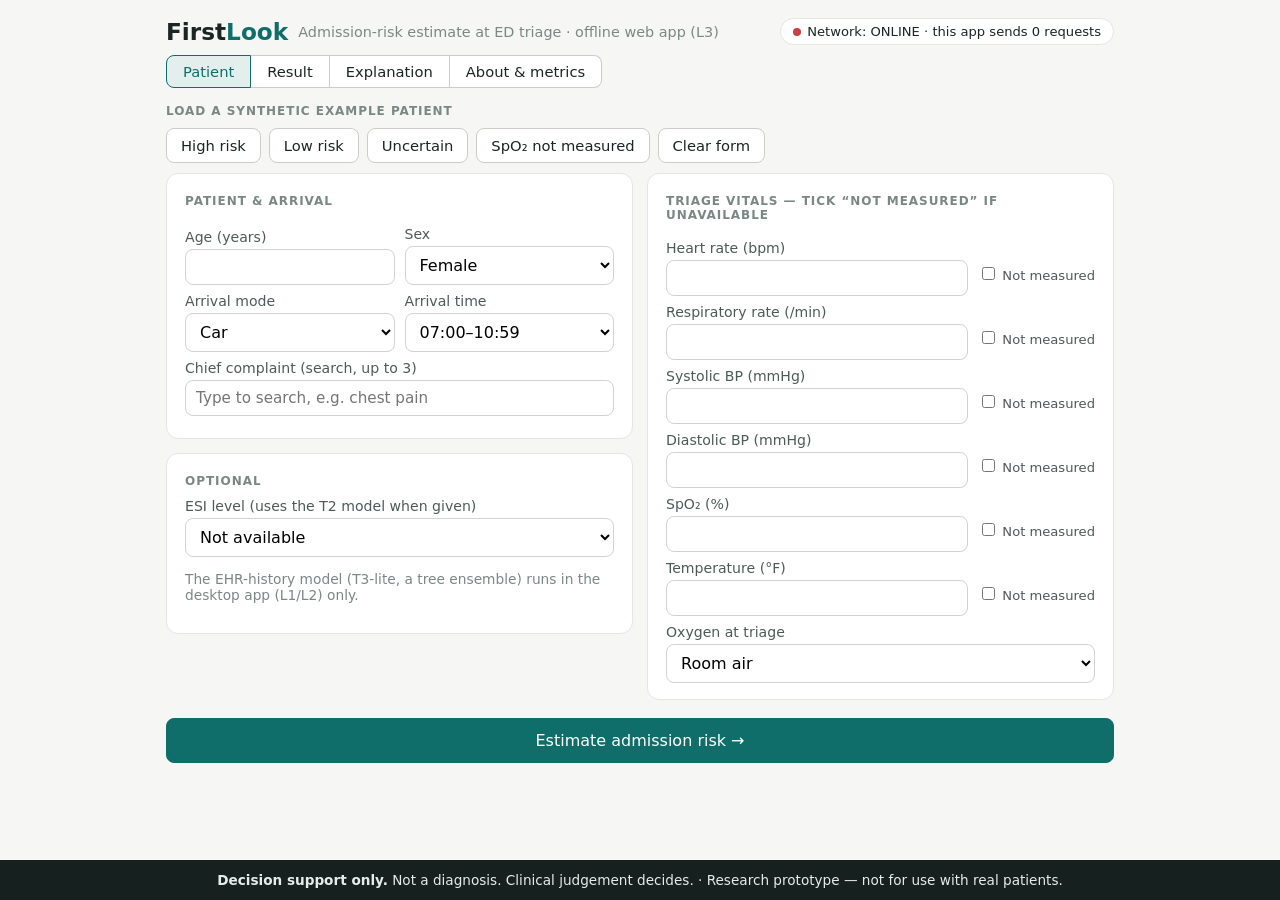
==== app/pwa/index.html @ ab63e242 "Phase 5: test set opened once (2026-11-24); Tables A–G, success criteria, final figures; L3 offline " ====
<!DOCTYPE html>
<html lang="en">
<head>
<meta charset="utf-8">
<meta name="viewport" content="width=device-width, initial-scale=1">
<meta name="theme-color" content="#0f6e6a">
<meta http-equiv="Content-Security-Policy" content="default-src 'self'; script-src 'self' 'unsafe-inline'; style-src 'self' 'unsafe-inline'; img-src 'self' data:; connect-src 'self'">
<title>FirstLook (offline)</title>
<link rel="manifest" href="manifest.webmanifest">
<link rel="icon" href="icon.svg" type="image/svg+xml">
<style>
  :root { --bg:#f6f7f5; --card:#fff; --ink:#1b2523; --ink2:#4d5a58; --muted:#7b8785; --line:#e3e6e2;
          --accent:#0f6e6a; --low:#2e8b57; --med:#b07d24; --high:#c94040; --unc:#6b4fbb; }
  * { box-sizing: border-box; }
  body { margin:0; font-family: system-ui, -apple-system, "Segoe UI", sans-serif; background:var(--bg); color:var(--ink);
         padding-bottom: 56px; }
  header { max-width: 980px; margin: 0 auto; padding: 18px 16px 6px; display:flex; flex-wrap:wrap; align-items:center; gap:10px; }
  .brand { font-size: 1.45rem; font-weight: 700; } .brand span { color: var(--accent); }
  .sub { color: var(--muted); font-size: .9rem; }
  .pill { margin-left:auto; border:1px solid var(--line); background:#fff; border-radius:999px; padding:5px 12px; font-size:.82rem; }
  .dot { display:inline-block; width:8px; height:8px; border-radius:50%; margin-right:6px; }
  nav { max-width:980px; margin: 0 auto; padding: 4px 16px 12px; display:flex; gap:0; }
  nav button { border:1px solid #c9cec8; background:#fff; padding:7px 16px; font-size:.92rem; cursor:pointer; color: var(--ink); }
  nav button:first-child { border-radius:8px 0 0 8px; } nav button:last-child { border-radius:0 8px 8px 0; }
  nav button + button { border-left: none; }
  nav button.on { background:#e3efed; color:var(--accent); border-color: var(--accent); }
  main { max-width:980px; margin:0 auto; padding: 0 16px; }
  .card { background:var(--card); border:1px solid var(--line); border-radius:12px; padding:16px 18px; margin-bottom:14px; }
  .sec { font-size:.75rem; letter-spacing:.08em; text-transform:uppercase; color:var(--muted); font-weight:600; margin: 4px 0 10px; }
  .grid { display:grid; grid-template-columns: 1fr 1fr; gap: 14px; }
  @media (max-width: 760px) { .grid { grid-template-columns: 1fr; } }
  label { display:block; font-size:.88rem; color: var(--ink2); margin: 8px 0 4px; }
  input[type=number], select, input[type=search] { width:100%; padding:8px 10px; border:1px solid #cfd4ce; border-radius:8px; font-size:.95rem; background:#fff; }
  input:disabled { background:#f1f2f0; color:#9aa29f; }
  .row { display:flex; gap:10px; align-items:flex-end; } .row > * { flex:1; }
  .nm { flex:0 0 auto; font-size:.82rem; color: var(--ink2); white-space:nowrap; padding-bottom:9px; }
  .ex { display:flex; flex-wrap:wrap; gap:8px; margin-bottom: 10px; }
  .btn { border:1px solid #c9cec8; background:#fff; border-radius:8px; padding:8px 14px; cursor:pointer; font-size:.92rem; color: var(--ink); }
  .btn.primary { background: var(--accent); color:#fff; border-color: var(--accent); width:100%; padding: 12px; font-size: 1rem; }
  .chips { display:flex; flex-wrap:wrap; gap:6px; margin-top:6px; }
  .chip { background: var(--accent); color:#fff; border-radius:6px; padding:3px 8px; font-size:.85rem; cursor:pointer; }
  .opts { max-height: 160px; overflow:auto; border:1px solid var(--line); border-radius:8px; margin-top:4px; display:none; background:#fff; }
  .opts div { padding:6px 10px; cursor:pointer; font-size:.9rem; } .opts div:hover { background:#eef5f4; }
  .msg { border-radius: 8px; padding: 10px 12px; margin: 8px 0; font-size: .92rem; }
  .msg.err { background:#fbeaea; color:#8b2525; } .msg.warn { background:#fbf3e2; color:#7a5510; }
  .big { font-size: 4.2rem; font-weight: 800; line-height: 1; margin: 8px 0 12px; }
  .band { display:inline-block; border-radius:999px; padding: 5px 14px; font-weight:700; }
  .scale { position:relative; height: 8px; border-radius: 4px; margin: 18px 0 6px; display:flex; gap:2px; }
  .scale div { height:100%; border-radius:3px; }
  .marker { position:absolute; top:-5px; width:3px; height:18px; background: var(--ink); border-radius:2px; }
  .scalelab { display:flex; justify-content:space-between; font-size:.78rem; color:var(--muted); }
  .conf { display:flex; gap:12px; align-items:flex-start; }
  .conf.unc { border: 2px dashed var(--unc); background:#f6f3fd; }
  .conf h3 { margin: 0 0 4px; font-size: 1.1rem; }
  .meta { display:grid; grid-template-columns: repeat(4, 1fr); gap: 10px; }
  .meta .card { margin:0; padding: 10px 12px; } .meta b { display:block; font-size:1.05rem; margin-top:3px; }
  .meta small { color:var(--muted); font-size:.72rem; text-transform:uppercase; letter-spacing:.06em; }
  .bar { display:grid; grid-template-columns: 220px 1fr; gap: 10px; align-items:center; margin: 6px 0; font-size:.9rem; }
  .barw { position:relative; height: 16px; } .barw .axis { position:absolute; left:50%; top:-3px; bottom:-3px; width:1px; background:#c3c2b7; }
  .barw .b { position:absolute; top:2px; height:12px; border-radius: 3px; }
  table { width:100%; border-collapse:collapse; font-size:.9rem; } th, td { text-align:left; padding: 7px 8px; border-bottom:1px solid var(--line); }
  th { font-size:.72rem; color:var(--muted); text-transform:uppercase; letter-spacing:.06em; }
  .hide { display:none; }
  button, select, input { font: inherit; }
  #go { margin: 4px 0 24px; }
  footer { position:fixed; z-index:10; left:0; right:0; bottom:0; background:#16201f; color:#e7ecea; text-align:center; padding: 12px; font-size:.85rem; }
  .muted { color: var(--muted); font-size: .86rem; }
</style>
</head>
<body>
<header>
  <div class="brand">First<span>Look</span></div>
  <div class="sub">Admission-risk estimate at ED triage · offline web app (L3)</div>
  <div class="pill" id="netpill"><span class="dot" id="netdot"></span><span id="nettext">…</span></div>
</header>
<nav id="nav">
  <button data-p="patient" class="on">Patient</button><button data-p="result">Result</button><button data-p="explain">Explanation</button><button data-p="about">About &amp; metrics</button>
</nav>
<main>
<section id="patient">
  <div class="sec">Load a synthetic example patient</div>
  <div class="ex" id="examples"></div>
  <div class="muted" id="exnote"></div>
  <div id="msgs"></div>
  <div class="grid">
    <div>
      <div class="card">
        <div class="sec">Patient &amp; arrival</div>
        <div class="row"><div><label for="age">Age (years)</label><input id="age" type="number" min="18" max="110"></div>
          <div><label for="gender">Sex</label><select id="gender"><option>Female</option><option>Male</option></select></div></div>
        <div class="row"><div><label for="arrival">Arrival mode</label><select id="arrival"></select></div>
          <div><label for="hour">Arrival time</label><select id="hour"></select></div></div>
        <label for="ccsearch">Chief complaint (search, up to 3)</label>
        <input id="ccsearch" type="search" placeholder="Type to search, e.g. chest pain" autocomplete="off">
        <div class="opts" id="ccopts"></div>
        <div class="chips" id="ccchips"></div>
      </div>
      <div class="card">
        <div class="sec">Optional</div>
        <label for="esi">ESI level (uses the T2 model when given)</label>
        <select id="esi"><option value="">Not available</option><option value="1">1 · resus</option><option value="2">2 · emergent</option>
          <option value="3">3 · urgent</option><option value="4">4 · less urgent</option><option value="5">5 · non-urgent</option></select>
        <p class="muted">The EHR-history model (T3-lite, a tree ensemble) runs in the desktop app (L1/L2) only.</p>
      </div>
    </div>
    <div class="card">
      <div class="sec">Triage vitals — tick “not measured” if unavailable</div>
      <div id="vitals"></div>
      <label for="o2dev">Oxygen at triage</label>
      <select id="o2dev"><option value="0">Room air</option><option value="1">On supplemental oxygen</option><option value="">Not recorded</option></select>
    </div>
  </div>
  <button class="btn primary" id="go">Estimate admission risk →</button>
</section>

<section id="result" class="hide">
  <div id="noresult" class="card muted">Fill in the patient form and press “Estimate admission risk”.</div>
  <div id="resbody" class="hide">
    <div class="grid">
      <div class="card">
        <div style="font-weight:600;color:var(--ink2)">Estimated admission risk</div>
        <div class="big" id="pct"></div>
        <span class="band" id="band"></span>
        <div class="scale" id="scale"></div>
        <div class="scalelab" id="scalelab"></div>
      </div>
      <div>
        <div class="card conf" id="conf"><div style="font-size:1.6rem" id="conficon"></div><div><h3 id="conftitle"></h3><div id="conftext" class="muted"></div></div></div>
        <div class="meta"><div class="card"><small>Model</small><b id="mname"></b></div><div class="card"><small>Version</small><b id="mver"></b></div>
          <div class="card"><small>Inference</small><b id="mms"></b></div><div class="card"><small>Inputs</small><b id="mn"></b></div></div>
      </div>
    </div>
    <div class="row" style="max-width:560px"><button class="btn primary" id="why">Why this estimate? →</button><button class="btn" id="newp">New patient</button></div>
  </div>
</section>

<section id="explain" class="hide">
  <div class="card">
    <div class="sec">What pushed this estimate up or down (exact contributions of the logistic-regression model)</div>
    <div id="bars" class="muted">No estimate yet.</div>
    <p class="muted">Red pushes towards admission, blue towards discharge. Contributions are on the log-odds scale; factors below 0.05 are hidden. This explains the model, not the patient.</p>
  </div>
</section>

<section id="about" class="hide">
  <div class="card">
    <div class="sec">Shipped models — S1 test set (frozen, opened once)</div>
    <table id="mt"></table>
    <p class="muted" id="aboutnote"></p>
  </div>
  <div class="card">
    <div class="sec">Offline</div>
    <p>All computation runs in this browser tab from files cached by the service worker. The page makes no network requests after install
      (content-security-policy: <code>connect-src 'self'</code>). Service worker: <b id="swstate">…</b>.</p>
  </div>
</section>
</main>
<footer><b>Decision support only.</b> Not a diagnosis. Clinical judgement decides. · Research prototype — not for use with real patients.</footer>

<script src="model.js"></script>
<script>
"use strict";
const VITAL = [["triage_vital_hr","Heart rate (bpm)"],["triage_vital_rr","Respiratory rate (/min)"],["triage_vital_sbp","Systolic BP (mmHg)"],
  ["triage_vital_dbp","Diastolic BP (mmHg)"],["triage_vital_o2","SpO₂ (%)"],["triage_vital_temp","Temperature (°F)"]];
const ARR = {Car:"Car", ambulance:"Ambulance / EMS", "Walk-in":"Walk-in", Other:"Other", "Public Transportation":"Public transport", Wheelchair:"Wheelchair", Police:"Police"};
let META = null, selected = [], last = null;
const $ = (id) => document.getElementById(id);

function show(p) {
  for (const s of ["patient","result","explain","about"]) $(s).classList.toggle("hide", s !== p);
  for (const b of $("nav").children) b.classList.toggle("on", b.dataset.p === p);
  window.scrollTo(0, 0);
}
$("nav").onclick = (e) => { if (e.target.dataset.p) show(e.target.dataset.p); };

function net() {
  const on = navigator.onLine;
  $("netdot").style.background = on ? "#c94040" : "#2e8b57";
  $("nettext").textContent = (on ? "Network: ONLINE" : "Network: OFFLINE") + " · this app sends 0 requests";
}
addEventListener("online", net); addEventListener("offline", net);

function hourBin(h) { const b = META.hour_bins; return h >= 23 || h < 3 ? b[0] : b[1 + Math.floor((h - 3) / 4)]; }

function build() {
  for (const a of META.arrival_levels) $("arrival").add(new Option(ARR[a] || a, a));
  for (const h of META.hour_bins) $("hour").add(new Option(h.replace("-", ":00–") + ":59", h));
  $("hour").value = hourBin(new Date().getHours());
  $("vitals").innerHTML = VITAL.map(([k, l]) => `<div class="row"><div><label for="${k}">${l}</label><input id="${k}" type="number" step="any"></div>
    <label class="nm"><input type="checkbox" id="${k}_nm"> Not measured</label></div>`).join("");
  for (const [k] of VITAL) $(k + "_nm").onchange = (e) => { $(k).disabled = e.target.checked; if (e.target.checked) $(k).value = ""; };
  const ex = $("examples");
  for (const [key, e] of Object.entries(META.examples)) { const b = document.createElement("button"); b.className = "btn"; b.textContent = e.label; b.onclick = () => load(key); ex.appendChild(b); }
  const c = document.createElement("button"); c.className = "btn"; c.textContent = "Clear form"; c.onclick = clearForm; ex.appendChild(c);
  const s = $("ccsearch"), o = $("ccopts");
  s.oninput = () => {
    const q = s.value.trim().toLowerCase();
    const hits = META.complaint_order.filter((c) => !selected.includes(c) && META.complaint_labels[c].toLowerCase().includes(q)).slice(0, 30);
    o.innerHTML = hits.map((c) => `<div data-c="${c}">${META.complaint_labels[c]}</div>`).join("");
    o.style.display = q && hits.length ? "block" : "none";
  };
  o.onclick = (e) => { const c = e.target.dataset.c; if (c && selected.length < 3) { selected.push(c); chips(); } s.value = ""; o.style.display = "none"; };
  $("go").onclick = run; $("why").onclick = () => show("explain"); $("newp").onclick = () => { clearForm(); show("patient"); };
  about();
}
function chips() { $("ccchips").innerHTML = selected.map((c) => `<span class="chip" data-c="${c}">${META.complaint_labels[c]} ×</span>`).join("");
  for (const el of $("ccchips").children) el.onclick = () => { selected = selected.filter((x) => x !== el.dataset.c); chips(); }; }

function clearForm() {
  $("age").value = ""; $("esi").value = ""; $("o2dev").value = "0"; selected = []; chips(); $("exnote").textContent = ""; $("msgs").innerHTML = "";
  for (const [k] of VITAL) { $(k).value = ""; $(k).disabled = false; $(k + "_nm").checked = false; }
}
function load(key) {
  clearForm(); const f = META.examples[key].form;
  $("age").value = f.age; $("gender").value = f.gender; $("arrival").value = f.arrivalmode; $("hour").value = f.arrivalhour_bin;
  for (const [k] of VITAL) { if (f[k] === null) { $(k + "_nm").checked = true; $(k).disabled = true; } else $(k).value = f[k]; }
  $("o2dev").value = f.triage_vital_o2_device === null ? "" : String(f.triage_vital_o2_device);
  selected = [...f.complaints]; chips();
  $("exnote").innerHTML = `Loaded synthetic example: <b>${META.examples[key].label}</b> — invented for the demo, not a real patient.`;
}

function readForm() {
  const num = (id) => { const v = $(id).value; return v === "" ? null : Number(v); };
  const f = { age: num("age"), gender: $("gender").value, arrivalmode: $("arrival").value, arrivalhour_bin: $("hour").value,
    triage_vital_o2_device: $("o2dev").value === "" ? null : Number($("o2dev").value), complaints: [...selected],
    esi: $("esi").value === "" ? null : Number($("esi").value) };
  for (const [k] of VITAL) f[k] = $(k + "_nm").checked ? null : num(k);
  return f;
}
function validate(f) {
  const err = [], warn = [];
  if (f.age === null) err.push("Please enter the patient's age.");
  for (const [k] of VITAL) if (f[k] === null && !$(k + "_nm").checked) err.push(`${VITAL.find((v) => v[0] === k)[1].split(" (")[0]}: enter a value or tick “not measured”.`);
  for (const [k, [lo, hi, name, unit]] of Object.entries(META.ranges)) {
    const v = f[k]; if (v === null || v === undefined) continue;
    if (v < lo || v > hi) err.push(`${name} ${v} ${unit} is outside the accepted range (${lo}–${hi} ${unit}). Please check it.`);
    else if (META.soft[k] && (v < META.soft[k][0] || v > META.soft[k][1])) warn.push(`${name} ${v} ${unit} is unusual — please double-check it.`);
  }
  if (f.triage_vital_sbp !== null && f.triage_vital_dbp !== null && f.triage_vital_dbp >= f.triage_vital_sbp) err.push("Diastolic BP must be lower than systolic BP.");
  if (!f.complaints.length) warn.push("No chief complaint selected — the estimate will be less informative.");
  return [err, warn];
}

function run() {
  const f = readForm(); const [err, warn] = validate(f);
  $("msgs").innerHTML = err.map((e) => `<div class="msg err">${e}</div>`).join("") + warn.map((w) => `<div class="msg warn">${w}</div>`).join("");
  if (err.length) { $("msgs").scrollIntoView({ behavior: "smooth" }); return; }
  const slot = f.esi ? "t2" : "t1", m = META.models[slot];
  const r = FirstLookModel.predict(f, m, META); last = { r, m };
  const col = { Low: "var(--low)", Medium: "var(--med)", High: "var(--high)" }[r.band];
  $("noresult").classList.add("hide"); $("resbody").classList.remove("hide");
  $("pct").textContent = Math.round(r.probability * 100) + "%"; $("pct").style.color = col;
  $("band").textContent = (r.band === "High" ? "▲ " : r.band === "Low" ? "▼ " : "● ") + r.band + " risk";
  $("band").style.cssText = `background:${col}1f;color:${col}`;
  const tl = m.thresholds.t_low, th = m.thresholds.t_high;
  $("scale").innerHTML = `<div style="width:${tl*100}%;background:var(--low)"></div><div style="width:${(th-tl)*100}%;background:var(--med)"></div><div style="flex:1;background:var(--high)"></div><span class="marker" style="left:calc(${r.probability*100}% - 1px)"></span>`;
  $("scalelab").innerHTML = `<span>0%</span><span>Low &lt; ${Math.round(tl*100)}%</span><span>High ≥ ${Math.round(th*100)}%</span><span>100%</span>`;
  const C = { likely_admission: ["🛏", "Likely admission", "The conformal check gives a single answer at the 90% level: admission."],
    likely_discharge: ["🏠", "Likely discharge", "The conformal check gives a single answer at the 90% level: discharge."],
    uncertain: ["?", "Uncertain — clinician review", "At the 90% level the model cannot rule out either outcome for this patient. Use clinical judgement; do not rely on the percentage alone."] }[r.conformal];
  $("conf").classList.toggle("unc", r.conformal === "uncertain");
  $("conficon").textContent = C[0]; $("conftitle").textContent = C[1]; $("conftext").textContent = C[2];
  $("conftitle").style.color = r.conformal === "uncertain" ? "var(--unc)" : "var(--ink)";
  $("mname").textContent = m.name; $("mver").textContent = META.version; $("mms").textContent = r.ms.toFixed(2) + " ms"; $("mn").textContent = m.features.length;
  const mx = Math.max(...r.contributions.map((d) => Math.abs(d.value)), 0.5);
  $("bars").innerHTML = r.contributions.slice(0, 10).map((d) => {
    const w = Math.abs(d.value) / mx * 50, left = d.value > 0 ? 50 : 50 - w;
    return `<div class="bar"><div>${d.label}</div><div class="barw"><div class="axis"></div><div class="b" style="left:${left}%;width:${w}%;background:${d.value > 0 ? "#d64545" : "#2a78d6"}"></div></div></div>`;
  }).join("") || "No factor above 0.05.";
  show("result");
}

function about() {
  const rows = Object.entries(META.models).map(([s, m]) => { const t = m.metrics || {}, c = t["conformal_alpha_0.10"] || {};
    const f = (k) => t[k] !== undefined ? `${t[k].toFixed(3)} <span class="muted">(${t[k + "_ci"][0].toFixed(3)}–${t[k + "_ci"][1].toFixed(3)})</span>` : "—";
    return `<tr><td><b>${m.name}</b></td><td>${m.features.length}</td><td>${f("auc")}</td><td>${f("ece")}</td><td>${c.coverage !== undefined ? c.coverage.toFixed(3) : "—"}</td><td>${c.abstention !== undefined ? Math.round(c.abstention*100) + "%" : "—"}</td></tr>`; }).join("");
  $("mt").innerHTML = `<tr><th>Model</th><th>Inputs</th><th>ROC-AUC (95% CI)</th><th>ECE</th><th>Conformal coverage α=0.10</th><th>Uncertain</th></tr>${rows}`;
  $("aboutnote").textContent = "Numbers are copied by scripts/build_pwa.py from each bundle's metrics.json (computed by src/final_eval.py). This web version computes the same function as the ONNX model; tests/test_pwa.py checks agreement to 1e-4.";
}

fetch("models.json").then((r) => r.json()).then((m) => { META = m; build(); net(); });
if ("serviceWorker" in navigator) {
  navigator.serviceWorker.register("sw.js").then(() => navigator.serviceWorker.ready).then(() => { $("swstate").textContent = "installed — works without a network"; })
    .catch((e) => { $("swstate").textContent = "not available (" + e.message + ")"; });
} else $("swstate").textContent = "not supported in this browser";
</script>
</body>
</html>
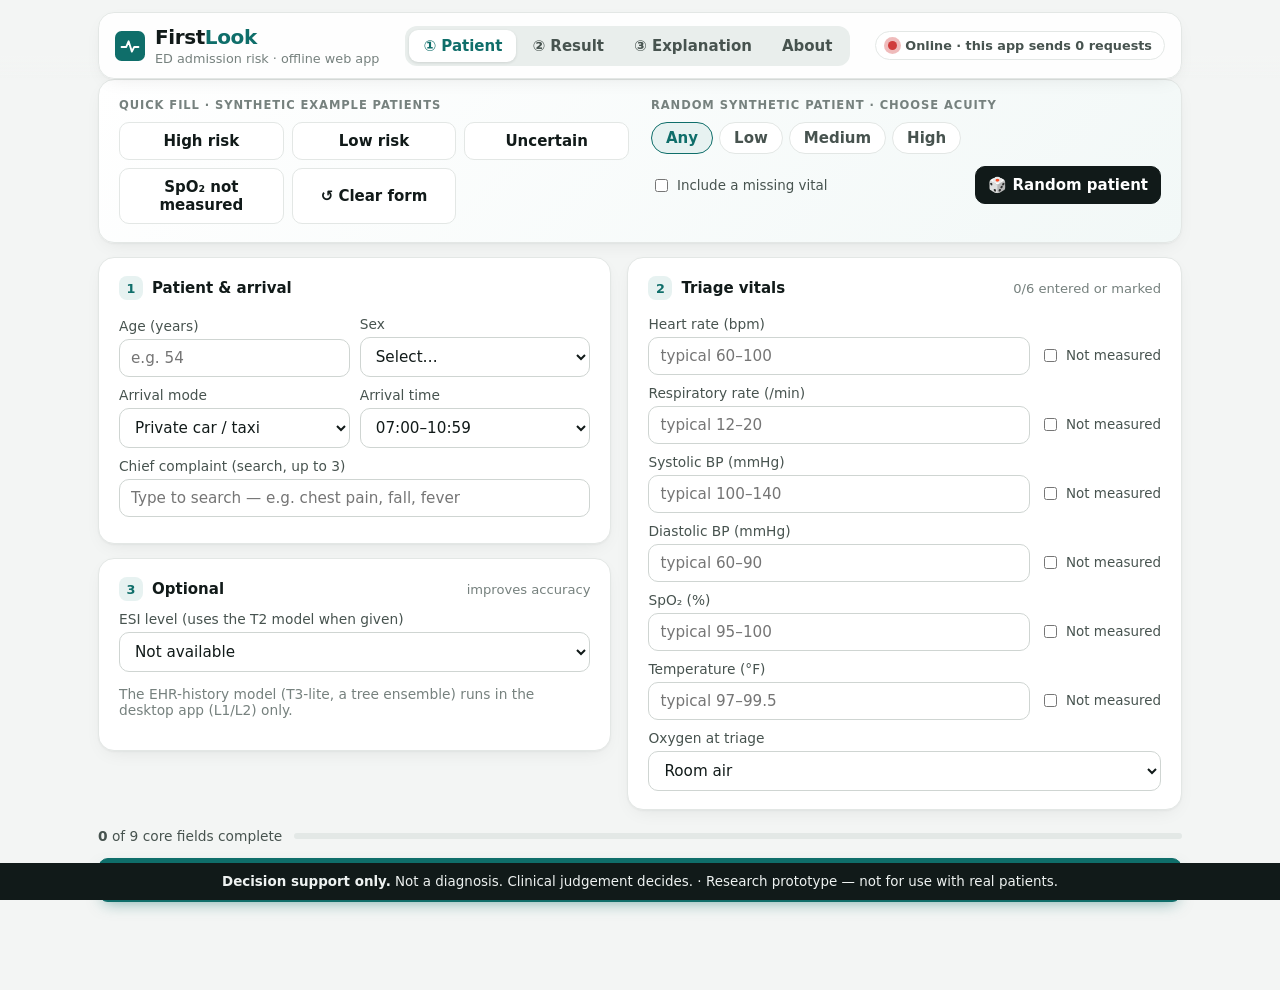
==== commit 13fa52ca: "Modern frontend redesign (Streamlit + PWA) and random synthetic patient autofill with acuity - app b" ====
--- a/app/pwa/index.html
+++ b/app/pwa/index.html
@@ -9,149 +9,241 @@
 <link rel="manifest" href="manifest.webmanifest">
 <link rel="icon" href="icon.svg" type="image/svg+xml">
 <style>
-  :root { --bg:#f6f7f5; --card:#fff; --ink:#1b2523; --ink2:#4d5a58; --muted:#7b8785; --line:#e3e6e2;
-          --accent:#0f6e6a; --low:#2e8b57; --med:#b07d24; --high:#c94040; --unc:#6b4fbb; }
+  :root {
+    --bg:#f3f5f4; --card:#fff; --ink:#111a19; --ink2:#47534f; --muted:#76817e; --line:#e3e7e5;
+    --accent:#0f6e6a; --accent-soft:#e7f2f1;
+    /* dataviz status palette (always with icon + label) and diverging pair */
+    --low:#0ca30c; --low-bg:#e9f6e9; --med:#fab219; --med-bg:#fff5dc; --high:#d03b3b; --high-bg:#fcebeb;
+    --unc:#6250d6; --unc-bg:#f1effc; --raise:#e34948; --lower:#2a78d6;
+    --shadow: 0 1px 2px rgba(17,26,25,.04), 0 6px 20px -8px rgba(17,26,25,.10);
+    --r: 16px;
+  }
   * { box-sizing: border-box; }
-  body { margin:0; font-family: system-ui, -apple-system, "Segoe UI", sans-serif; background:var(--bg); color:var(--ink);
-         padding-bottom: 56px; }
-  header { max-width: 980px; margin: 0 auto; padding: 18px 16px 6px; display:flex; flex-wrap:wrap; align-items:center; gap:10px; }
-  .brand { font-size: 1.45rem; font-weight: 700; } .brand span { color: var(--accent); }
-  .sub { color: var(--muted); font-size: .9rem; }
-  .pill { margin-left:auto; border:1px solid var(--line); background:#fff; border-radius:999px; padding:5px 12px; font-size:.82rem; }
-  .dot { display:inline-block; width:8px; height:8px; border-radius:50%; margin-right:6px; }
-  nav { max-width:980px; margin: 0 auto; padding: 4px 16px 12px; display:flex; gap:0; }
-  nav button { border:1px solid #c9cec8; background:#fff; padding:7px 16px; font-size:.92rem; cursor:pointer; color: var(--ink); }
-  nav button:first-child { border-radius:8px 0 0 8px; } nav button:last-child { border-radius:0 8px 8px 0; }
-  nav button + button { border-left: none; }
-  nav button.on { background:#e3efed; color:var(--accent); border-color: var(--accent); }
-  main { max-width:980px; margin:0 auto; padding: 0 16px; }
-  .card { background:var(--card); border:1px solid var(--line); border-radius:12px; padding:16px 18px; margin-bottom:14px; }
-  .sec { font-size:.75rem; letter-spacing:.08em; text-transform:uppercase; color:var(--muted); font-weight:600; margin: 4px 0 10px; }
-  .grid { display:grid; grid-template-columns: 1fr 1fr; gap: 14px; }
-  @media (max-width: 760px) { .grid { grid-template-columns: 1fr; } }
-  label { display:block; font-size:.88rem; color: var(--ink2); margin: 8px 0 4px; }
-  input[type=number], select, input[type=search] { width:100%; padding:8px 10px; border:1px solid #cfd4ce; border-radius:8px; font-size:.95rem; background:#fff; }
-  input:disabled { background:#f1f2f0; color:#9aa29f; }
-  .row { display:flex; gap:10px; align-items:flex-end; } .row > * { flex:1; }
-  .nm { flex:0 0 auto; font-size:.82rem; color: var(--ink2); white-space:nowrap; padding-bottom:9px; }
-  .ex { display:flex; flex-wrap:wrap; gap:8px; margin-bottom: 10px; }
-  .btn { border:1px solid #c9cec8; background:#fff; border-radius:8px; padding:8px 14px; cursor:pointer; font-size:.92rem; color: var(--ink); }
-  .btn.primary { background: var(--accent); color:#fff; border-color: var(--accent); width:100%; padding: 12px; font-size: 1rem; }
-  .chips { display:flex; flex-wrap:wrap; gap:6px; margin-top:6px; }
-  .chip { background: var(--accent); color:#fff; border-radius:6px; padding:3px 8px; font-size:.85rem; cursor:pointer; }
-  .opts { max-height: 160px; overflow:auto; border:1px solid var(--line); border-radius:8px; margin-top:4px; display:none; background:#fff; }
-  .opts div { padding:6px 10px; cursor:pointer; font-size:.9rem; } .opts div:hover { background:#eef5f4; }
-  .msg { border-radius: 8px; padding: 10px 12px; margin: 8px 0; font-size: .92rem; }
-  .msg.err { background:#fbeaea; color:#8b2525; } .msg.warn { background:#fbf3e2; color:#7a5510; }
-  .big { font-size: 4.2rem; font-weight: 800; line-height: 1; margin: 8px 0 12px; }
-  .band { display:inline-block; border-radius:999px; padding: 5px 14px; font-weight:700; }
-  .scale { position:relative; height: 8px; border-radius: 4px; margin: 18px 0 6px; display:flex; gap:2px; }
-  .scale div { height:100%; border-radius:3px; }
-  .marker { position:absolute; top:-5px; width:3px; height:18px; background: var(--ink); border-radius:2px; }
-  .scalelab { display:flex; justify-content:space-between; font-size:.78rem; color:var(--muted); }
-  .conf { display:flex; gap:12px; align-items:flex-start; }
-  .conf.unc { border: 2px dashed var(--unc); background:#f6f3fd; }
-  .conf h3 { margin: 0 0 4px; font-size: 1.1rem; }
-  .meta { display:grid; grid-template-columns: repeat(4, 1fr); gap: 10px; }
-  .meta .card { margin:0; padding: 10px 12px; } .meta b { display:block; font-size:1.05rem; margin-top:3px; }
-  .meta small { color:var(--muted); font-size:.72rem; text-transform:uppercase; letter-spacing:.06em; }
-  .bar { display:grid; grid-template-columns: 220px 1fr; gap: 10px; align-items:center; margin: 6px 0; font-size:.9rem; }
-  .barw { position:relative; height: 16px; } .barw .axis { position:absolute; left:50%; top:-3px; bottom:-3px; width:1px; background:#c3c2b7; }
-  .barw .b { position:absolute; top:2px; height:12px; border-radius: 3px; }
-  table { width:100%; border-collapse:collapse; font-size:.9rem; } th, td { text-align:left; padding: 7px 8px; border-bottom:1px solid var(--line); }
-  th { font-size:.72rem; color:var(--muted); text-transform:uppercase; letter-spacing:.06em; }
-  .hide { display:none; }
-  button, select, input { font: inherit; }
+  html { -webkit-font-smoothing: antialiased; }
+  body { margin:0; font-family: system-ui, -apple-system, "Segoe UI", Roboto, "Helvetica Neue", sans-serif; background:var(--bg);
+         color:var(--ink); padding-bottom: 64px; font-size: 15px; }
+  button, select, input { font: inherit; color: inherit; }
+  .wrap { max-width: 1120px; margin: 0 auto; padding: 0 18px; }
+  .num { font-variant-numeric: tabular-nums; }
+
+  /* app bar */
+  .bar { position: sticky; top: 0; z-index: 20; padding-top: 12px; background: linear-gradient(var(--bg) 70%, transparent); }
+  .appbar { display:flex; align-items:center; gap:14px; padding:12px 16px; background:rgba(255,255,255,.88); backdrop-filter: blur(8px);
+            border:1px solid var(--line); border-radius: var(--r); box-shadow: var(--shadow); flex-wrap: wrap; }
+  .brand { display:flex; align-items:center; gap:10px; }
+  .brand b { font-size:1.25rem; letter-spacing:-.02em; } .brand b span { color: var(--accent); }
+  .brand small { display:block; color:var(--muted); font-size:.8rem; margin-top:2px; }
+  nav { display:inline-flex; background:#e9eeec; padding:4px; border-radius:12px; gap:2px; margin-left: 12px; }
+  nav button { border:0; background:transparent; padding:7px 14px; border-radius:9px; font-weight:600; color:var(--ink2); cursor:pointer; }
+  nav button.on { background:#fff; color:var(--accent); box-shadow: 0 1px 3px rgba(17,26,25,.12); }
+  .pill { margin-left:auto; display:inline-flex; align-items:center; gap:8px; border:1px solid var(--line); background:#fff; border-radius:999px;
+          padding:6px 12px; font-size:.8rem; font-weight:600; color:var(--ink2); }
+  .dot { width:9px; height:9px; border-radius:50%; position:relative; }
+  .dot::after { content:""; position:absolute; inset:-4px; border-radius:50%; background:inherit; opacity:.35; animation: pulse 2s infinite; }
+  @keyframes pulse { from { transform:scale(.6); opacity:.45 } to { transform:scale(1.6); opacity:0 } }
+  @media (prefers-reduced-motion: reduce) { .dot::after { animation: none; } * { transition: none !important; } }
+
+  main { padding-top: 20px; }
+  .card { background:var(--card); border:1px solid var(--line); border-radius:var(--r); padding:18px 20px; box-shadow: var(--shadow); margin-bottom:14px; }
+  .h { display:flex; align-items:center; gap:9px; margin-bottom: 6px; }
+  .h .n { width:24px; height:24px; border-radius:8px; background:var(--accent-soft); color:var(--accent); font-weight:750; font-size:.8rem;
+          display:inline-flex; align-items:center; justify-content:center; }
+  .h .t { font-weight:700; } .h .s { margin-left:auto; color:var(--muted); font-size:.82rem; }
+  .eyebrow { font-size:.72rem; letter-spacing:.08em; text-transform:uppercase; color:var(--muted); font-weight:700; margin: 0 0 10px; }
+  .grid { display:grid; grid-template-columns: 1fr 1.08fr; gap: 16px; }
+  @media (max-width: 820px) { .grid, .qf { grid-template-columns: 1fr !important; } nav { margin-left:0; } .pill { margin-left:0; } }
+
+  /* quick fill */
+  .qf { display:grid; grid-template-columns: 1fr 1fr; gap: 22px; background: linear-gradient(135deg, #fff 0%, #f2f8f7 100%); }
+  .btns { display:grid; grid-template-columns: repeat(3, 1fr); gap: 8px; }
+  .btn { border:1px solid var(--line); background:#fff; border-radius:10px; padding:9px 12px; cursor:pointer; font-weight:600;
+         transition: transform .15s, border-color .15s, color .15s; }
+  .btn:hover { border-color: var(--accent); color: var(--accent); transform: translateY(-1px); }
+  .btn.dark { background: var(--ink); color:#fff; border-color: var(--ink); } .btn.dark:hover { color:#fff; filter: brightness(1.3); }
+  .btn.primary { background: var(--accent); color:#fff; border-color: var(--accent); box-shadow: 0 6px 16px -6px rgba(15,110,106,.55); }
+  .btn.primary:hover { color:#fff; filter: brightness(1.07); }
+  .btn.big { width:100%; padding: 13px; font-size: 1.02rem; }
+  .chips { display:flex; flex-wrap: wrap; gap: 6px; }
+  .chip-t { border:1px solid var(--line); background:#fff; border-radius:999px; padding:6px 14px; cursor:pointer; font-weight:600; color: var(--ink2); }
+  .chip-t[aria-pressed="true"] { border-color: var(--accent); background: var(--accent-soft); color: var(--accent); }
+  .rrow { display:flex; align-items:center; gap: 12px; margin-top: 12px; }
+  .rrow .btn { margin-left:auto; min-width: 170px; }
+  .tag { display:inline-flex; gap:6px; align-items:center; font-size:.82rem; color:var(--ink2); background:var(--accent-soft); border-radius:999px;
+         padding: 5px 12px; grid-column: 1 / -1; justify-self: start; }
+
+  /* form */
+  label.l { display:block; font-size:.86rem; color: var(--ink2); margin: 10px 0 5px; }
+  input[type=number], select, input[type=search] { width:100%; padding:9px 11px; border:1px solid #cfd5d2; border-radius:10px; font-size:.95rem; background:#fff;
+         transition: border-color .15s, box-shadow .15s; }
+  input:focus, select:focus { outline: none; border-color: var(--accent); box-shadow: 0 0 0 3px rgba(15,110,106,.15); }
+  input:disabled { background:#f1f3f2; color:#9aa29f; }
+  .row { display:flex; gap:10px; align-items:flex-end; } .row > div { flex:1; }
+  .nm { flex: 0 0 auto; font-size:.84rem; color: var(--ink2); white-space:nowrap; padding-bottom:10px; display:flex; gap:6px; align-items:center; }
+  .opts { max-height: 180px; overflow:auto; border:1px solid var(--line); border-radius:10px; margin-top:4px; display:none; background:#fff; box-shadow: var(--shadow); }
+  .opts div { padding:7px 11px; cursor:pointer; } .opts div:hover, .opts div.act { background:var(--accent-soft); }
+  .tags { display:flex; flex-wrap:wrap; gap:6px; margin-top:8px; }
+  .tags span { background:var(--accent); color:#fff; border-radius:8px; padding:4px 9px; font-size:.86rem; cursor:pointer; }
+  .progress { display:flex; align-items:center; gap: 12px; color: var(--ink2); font-size:.86rem; margin: 4px 0 10px; }
+  .progress .track { flex:1; height:6px; background:#e3e8e6; border-radius:4px; overflow:hidden; }
+  .progress .fill { height:100%; background: var(--accent); border-radius:4px; transition: width .3s; }
+  .msg { border-radius: 10px; padding: 10px 12px; margin: 8px 0; font-size: .9rem; }
+  .msg.err { background:#fbeaea; color:#8b2525; } .msg.warn { background:#fdf4df; color:#6b4b00; }
   #go { margin: 4px 0 24px; }
-  footer { position:fixed; z-index:10; left:0; right:0; bottom:0; background:#16201f; color:#e7ecea; text-align:center; padding: 12px; font-size:.85rem; }
-  .muted { color: var(--muted); font-size: .86rem; }
+
+  /* result */
+  .summary { display:flex; flex-wrap:wrap; gap:6px; margin-bottom: 14px; }
+  .summary span { background:#fff; border:1px solid var(--line); border-radius:999px; padding:4px 11px; font-size:.82rem; color:var(--ink2); }
+  .summary span.miss { border-style: dashed; color: var(--muted); }
+  .hero .lab { display:flex; justify-content:space-between; color: var(--ink2); font-weight:600; font-size:.92rem; }
+  .big { font-size: 4.6rem; font-weight: 780; line-height: 1; margin: 10px 0 14px; letter-spacing: -.03em; }
+  .big small { font-size: 2rem; color: var(--ink2); }
+  .band { display:inline-flex; align-items:center; gap:8px; border-radius:999px; padding: 6px 14px; font-weight:700; }
+  .meter { position:relative; margin-top: 34px; }
+  .segs { display:flex; gap:2px; height:10px; } .segs div:first-child { border-radius:5px 0 0 5px; } .segs div:last-child { border-radius:0 5px 5px 0; }
+  .mark { position:absolute; top:-6px; width:4px; height:22px; background:var(--ink); border-radius:2px; border:2px solid #fff; margin-left:-4px; box-sizing: content-box; }
+  .bubble { position:absolute; top:-30px; transform: translateX(-50%); background: var(--ink); color:#fff; font-size:.75rem; font-weight:700; padding:2px 7px; border-radius:6px; }
+  .mlab { display:flex; justify-content:space-between; font-size:.76rem; color:var(--muted); margin-top: 8px; }
+  .conf { display:flex; gap:14px; align-items:flex-start; }
+  .conf .ico { width:40px; height:40px; border-radius:12px; background: var(--accent-soft); display:flex; align-items:center; justify-content:center; font-size:1.25rem; flex: 0 0 auto; }
+  .conf.unc { border: 2px dashed var(--unc); background: var(--unc-bg); box-shadow: none; } .conf.unc .ico { background:#fff; }
+  .conf h3 { margin: 0 0 4px; font-size: 1.1rem; } .conf p { margin:0; color: var(--ink2); font-size:.9rem; line-height:1.45; }
+  .meta { display:grid; grid-template-columns: repeat(4, 1fr); gap: 10px; margin-bottom: 14px; }
+  .meta div { background:#fff; border:1px solid var(--line); border-radius:12px; padding: 9px 12px; }
+  .meta small { color: var(--muted); font-size:.68rem; text-transform: uppercase; letter-spacing:.06em; font-weight:700; }
+  .meta b { display:block; margin-top: 3px; }
+  .factor { display:flex; gap:10px; align-items:center; padding: 8px 0; border-bottom: 1px solid #f0f2f1; }
+  .factor:last-child { border-bottom: 0; }
+  .arrow { width:26px; height:26px; border-radius:8px; display:inline-flex; align-items:center; justify-content:center; font-weight:800; flex:0 0 auto; }
+  .factor .v { margin-left:auto; color: var(--muted); font-size:.82rem; }
+  .actions { display:grid; grid-template-columns: 1fr 1fr; gap: 10px; }
+
+  /* explanation bars (diverging, centred axis, value labels in ink) */
+  .bar-row { display:grid; grid-template-columns: minmax(150px, 34%) 1fr; gap: 12px; align-items:center; margin: 8px 0; font-size:.9rem; }
+  .bar-row .name { text-align:right; color: var(--ink2); }
+  .track2 { position:relative; height: 20px; } .track2 .axis { position:absolute; left:50%; top:-4px; bottom:-4px; width:1px; background:#c3c2b7; }
+  .track2 .b { position:absolute; top:3px; height:14px; border-radius:4px; }
+  .track2 .val { position:absolute; top:1px; font-size:.75rem; color: var(--ink2); }
+  .muted { color: var(--muted); font-size:.86rem; }
+  table { width:100%; border-collapse:collapse; font-size:.9rem; font-variant-numeric: tabular-nums; }
+  th, td { text-align:left; padding: 9px 8px; border-bottom:1px solid #f0f2f1; } tr:last-child td { border-bottom: 0; }
+  th { font-size:.7rem; color:var(--muted); text-transform:uppercase; letter-spacing:.06em; }
+  .hide { display:none !important; }
+  footer { position:fixed; left:0; right:0; bottom:0; z-index:30; background:var(--ink); color:#eef2f1; text-align:center; padding: 11px; font-size:.84rem; }
+  code { background:#eef1f0; padding:1px 5px; border-radius:5px; }
 </style>
 </head>
 <body>
-<header>
-  <div class="brand">First<span>Look</span></div>
-  <div class="sub">Admission-risk estimate at ED triage · offline web app (L3)</div>
-  <div class="pill" id="netpill"><span class="dot" id="netdot"></span><span id="nettext">…</span></div>
-</header>
-<nav id="nav">
-  <button data-p="patient" class="on">Patient</button><button data-p="result">Result</button><button data-p="explain">Explanation</button><button data-p="about">About &amp; metrics</button>
-</nav>
-<main>
+<div class="bar"><div class="wrap">
+  <div class="appbar">
+    <div class="brand"><img src="icon.svg" width="30" height="30" alt=""><div><b>First<span>Look</span></b><small>ED admission risk · offline web app</small></div></div>
+    <nav id="nav" aria-label="Screens">
+      <button data-p="patient" class="on">① Patient</button><button data-p="result">② Result</button><button data-p="explain">③ Explanation</button><button data-p="about">About</button>
+    </nav>
+    <div class="pill" role="status"><span class="dot" id="netdot"></span><span id="nettext">…</span></div>
+  </div>
+</div></div>
+
+<main class="wrap">
 <section id="patient">
-  <div class="sec">Load a synthetic example patient</div>
-  <div class="ex" id="examples"></div>
-  <div class="muted" id="exnote"></div>
-  <div id="msgs"></div>
+  <div class="card qf">
+    <div>
+      <div class="eyebrow">Quick fill · synthetic example patients</div>
+      <div class="btns" id="examples"></div>
+    </div>
+    <div>
+      <div class="eyebrow">Random synthetic patient · choose acuity</div>
+      <div class="chips" id="acuity" role="group" aria-label="Acuity">
+        <button class="chip-t" data-a="" aria-pressed="true">Any</button><button class="chip-t" data-a="low" aria-pressed="false">Low</button>
+        <button class="chip-t" data-a="medium" aria-pressed="false">Medium</button><button class="chip-t" data-a="high" aria-pressed="false">High</button>
+      </div>
+      <div class="rrow">
+        <label class="nm" style="padding:0"><input type="checkbox" id="rmiss"> Include a missing vital</label>
+        <button class="btn dark" id="random" title="Fills every field with plausible, invented values for the chosen acuity">🎲 Random patient</button>
+      </div>
+    </div>
+    <div class="tag hide" id="exnote"></div>
+  </div>
+
   <div class="grid">
     <div>
       <div class="card">
-        <div class="sec">Patient &amp; arrival</div>
-        <div class="row"><div><label for="age">Age (years)</label><input id="age" type="number" min="18" max="110"></div>
-          <div><label for="gender">Sex</label><select id="gender"><option>Female</option><option>Male</option></select></div></div>
-        <div class="row"><div><label for="arrival">Arrival mode</label><select id="arrival"></select></div>
-          <div><label for="hour">Arrival time</label><select id="hour"></select></div></div>
-        <label for="ccsearch">Chief complaint (search, up to 3)</label>
-        <input id="ccsearch" type="search" placeholder="Type to search, e.g. chest pain" autocomplete="off">
-        <div class="opts" id="ccopts"></div>
-        <div class="chips" id="ccchips"></div>
+        <div class="h"><span class="n">1</span><span class="t">Patient &amp; arrival</span></div>
+        <div class="row"><div><label class="l" for="age">Age (years)</label><input id="age" type="number" min="18" max="110" placeholder="e.g. 54"></div>
+          <div><label class="l" for="gender">Sex</label><select id="gender"><option value="">Select…</option><option>Female</option><option>Male</option></select></div></div>
+        <div class="row"><div><label class="l" for="arrival">Arrival mode</label><select id="arrival"></select></div>
+          <div><label class="l" for="hour">Arrival time</label><select id="hour"></select></div></div>
+        <label class="l" for="ccsearch">Chief complaint (search, up to 3)</label>
+        <input id="ccsearch" type="search" placeholder="Type to search — e.g. chest pain, fall, fever" autocomplete="off"
+               role="combobox" aria-expanded="false" aria-controls="ccopts">
+        <div class="opts" id="ccopts" role="listbox"></div>
+        <div class="tags" id="ccchips"></div>
       </div>
       <div class="card">
-        <div class="sec">Optional</div>
-        <label for="esi">ESI level (uses the T2 model when given)</label>
+        <div class="h"><span class="n">3</span><span class="t">Optional</span><span class="s">improves accuracy</span></div>
+        <label class="l" for="esi">ESI level (uses the T2 model when given)</label>
         <select id="esi"><option value="">Not available</option><option value="1">1 · resus</option><option value="2">2 · emergent</option>
           <option value="3">3 · urgent</option><option value="4">4 · less urgent</option><option value="5">5 · non-urgent</option></select>
         <p class="muted">The EHR-history model (T3-lite, a tree ensemble) runs in the desktop app (L1/L2) only.</p>
       </div>
     </div>
     <div class="card">
-      <div class="sec">Triage vitals — tick “not measured” if unavailable</div>
+      <div class="h"><span class="n">2</span><span class="t">Triage vitals</span><span class="s" id="vcount"></span></div>
       <div id="vitals"></div>
-      <label for="o2dev">Oxygen at triage</label>
+      <label class="l" for="o2dev">Oxygen at triage</label>
       <select id="o2dev"><option value="0">Room air</option><option value="1">On supplemental oxygen</option><option value="">Not recorded</option></select>
     </div>
   </div>
-  <button class="btn primary" id="go">Estimate admission risk →</button>
+  <div class="progress"><span id="ptext"></span><div class="track"><div class="fill" id="pfill"></div></div></div>
+  <div id="msgs"></div>
+  <button class="btn primary big" id="go">Estimate admission risk →</button>
 </section>
 
 <section id="result" class="hide">
   <div id="noresult" class="card muted">Fill in the patient form and press “Estimate admission risk”.</div>
   <div id="resbody" class="hide">
+    <div class="summary" id="summary"></div>
     <div class="grid">
-      <div class="card">
-        <div style="font-weight:600;color:var(--ink2)">Estimated admission risk</div>
-        <div class="big" id="pct"></div>
-        <span class="band" id="band"></span>
-        <div class="scale" id="scale"></div>
-        <div class="scalelab" id="scalelab"></div>
-      </div>
       <div>
-        <div class="card conf" id="conf"><div style="font-size:1.6rem" id="conficon"></div><div><h3 id="conftitle"></h3><div id="conftext" class="muted"></div></div></div>
-        <div class="meta"><div class="card"><small>Model</small><b id="mname"></b></div><div class="card"><small>Version</small><b id="mver"></b></div>
-          <div class="card"><small>Inference</small><b id="mms"></b></div><div class="card"><small>Inputs</small><b id="mn"></b></div></div>
+        <div class="card hero">
+          <div class="lab"><span>Estimated admission risk</span><span class="muted" id="mname2"></span></div>
+          <div class="big num" id="pct"></div>
+          <span class="band" id="band"></span>
+          <div class="meter" id="meter"></div>
+        </div>
+        <div class="actions"><button class="btn primary" id="why">Why this estimate? →</button><button class="btn" id="newp">New patient</button></div>
+      </div>
+      <div>
+        <div class="card conf" id="conf"><div class="ico" id="conficon"></div><div><h3 id="conftitle"></h3><p id="conftext"></p></div></div>
+        <div class="meta"><div><small>Model</small><b id="mname"></b></div><div><small>Version</small><b id="mver"></b></div>
+          <div><small>Inference</small><b class="num" id="mms"></b></div><div><small>Inputs</small><b class="num" id="mn"></b></div></div>
+        <div class="eyebrow">Top factors</div>
+        <div class="card" id="topf" style="padding:6px 16px"></div>
       </div>
     </div>
-    <div class="row" style="max-width:560px"><button class="btn primary" id="why">Why this estimate? →</button><button class="btn" id="newp">New patient</button></div>
   </div>
 </section>
 
 <section id="explain" class="hide">
+  <div class="summary" id="summary2"></div>
   <div class="card">
-    <div class="sec">What pushed this estimate up or down (exact contributions of the logistic-regression model)</div>
+    <div class="h"><span class="n">?</span><span class="t">What moved this estimate</span><span class="s" id="exsub"></span></div>
     <div id="bars" class="muted">No estimate yet.</div>
-    <p class="muted">Red pushes towards admission, blue towards discharge. Contributions are on the log-odds scale; factors below 0.05 are hidden. This explains the model, not the patient.</p>
+    <div class="mlab" style="margin:10px 0 0 calc(34% + 12px)"><span>← lowers estimated risk</span><span>raises estimated risk →</span></div>
+    <p class="muted">Exact contributions of the logistic-regression model, on the log-odds scale; factors below 0.05 are hidden.
+      These explain the model, not the patient — associations, not causes.</p>
   </div>
 </section>
 
 <section id="about" class="hide">
   <div class="card">
-    <div class="sec">Shipped models — S1 test set (frozen, opened once)</div>
+    <div class="eyebrow">Shipped models — S1 test set (frozen, opened once)</div>
     <table id="mt"></table>
     <p class="muted" id="aboutnote"></p>
   </div>
   <div class="card">
-    <div class="sec">Offline</div>
+    <div class="eyebrow">Offline</div>
     <p>All computation runs in this browser tab from files cached by the service worker. The page makes no network requests after install
-      (content-security-policy: <code>connect-src 'self'</code>). Service worker: <b id="swstate">…</b>.</p>
+      (content-security-policy <code>connect-src 'self'</code>). Service worker: <b id="swstate">…</b>.</p>
   </div>
 </section>
 </main>
@@ -160,68 +252,134 @@
 <script src="model.js"></script>
 <script>
 "use strict";
-const VITAL = [["triage_vital_hr","Heart rate (bpm)"],["triage_vital_rr","Respiratory rate (/min)"],["triage_vital_sbp","Systolic BP (mmHg)"],
-  ["triage_vital_dbp","Diastolic BP (mmHg)"],["triage_vital_o2","SpO₂ (%)"],["triage_vital_temp","Temperature (°F)"]];
-const ARR = {Car:"Car", ambulance:"Ambulance / EMS", "Walk-in":"Walk-in", Other:"Other", "Public Transportation":"Public transport", Wheelchair:"Wheelchair", Police:"Police"};
-let META = null, selected = [], last = null;
+const VITAL = [["triage_vital_hr", "Heart rate", "bpm", "typical 60–100"], ["triage_vital_rr", "Respiratory rate", "/min", "typical 12–20"],
+  ["triage_vital_sbp", "Systolic BP", "mmHg", "typical 100–140"], ["triage_vital_dbp", "Diastolic BP", "mmHg", "typical 60–90"],
+  ["triage_vital_o2", "SpO₂", "%", "typical 95–100"], ["triage_vital_temp", "Temperature", "°F", "typical 97–99.5"]];
+const SHORT = { triage_vital_hr: "HR", triage_vital_rr: "RR", triage_vital_sbp: "SBP", triage_vital_dbp: "DBP", triage_vital_o2: "SpO₂", triage_vital_temp: "Temp" };
+const ARR = { Car: "Private car / taxi", ambulance: "Ambulance / EMS", "Walk-in": "Walk-in", Other: "Other",
+  "Public Transportation": "Public transport", Wheelchair: "Wheelchair", Police: "Police" };
+const BAND = { Low: ["var(--low)", "var(--low-bg)", "●"], Medium: ["var(--med)", "var(--med-bg)", "◆"], High: ["var(--high)", "var(--high-bg)", "▲"] };
+const CONF = {
+  likely_admission: ["🛏️", "Likely admission", "The conformal check gives a single answer at the 90% level: admission."],
+  likely_discharge: ["🏠", "Likely discharge", "The conformal check gives a single answer at the 90% level: discharge."],
+  uncertain: ["⚠️", "Uncertain — clinician review", "Both outcomes remain plausible at the 90% confidence level. Use clinical judgement; do not rely on the percentage alone."],
+};
+let META = null, selected = [], acuity = "";
 const $ = (id) => document.getElementById(id);
+const esc = (s) => String(s).replace(/[&<>"]/g, (c) => ({ "&": "&amp;", "<": "&lt;", ">": "&gt;", '"': "&quot;" })[c]);
 
 function show(p) {
-  for (const s of ["patient","result","explain","about"]) $(s).classList.toggle("hide", s !== p);
+  for (const s of ["patient", "result", "explain", "about"]) $(s).classList.toggle("hide", s !== p);
   for (const b of $("nav").children) b.classList.toggle("on", b.dataset.p === p);
-  window.scrollTo(0, 0);
-}
-$("nav").onclick = (e) => { if (e.target.dataset.p) show(e.target.dataset.p); };
+  scrollTo({ top: 0, behavior: "smooth" });
+}
+$("nav").addEventListener("click", (e) => { const p = e.target.closest("button")?.dataset.p; if (p) show(p); });
 
 function net() {
   const on = navigator.onLine;
-  $("netdot").style.background = on ? "#c94040" : "#2e8b57";
-  $("nettext").textContent = (on ? "Network: ONLINE" : "Network: OFFLINE") + " · this app sends 0 requests";
+  $("netdot").style.background = on ? "var(--high)" : "var(--low)";
+  $("nettext").textContent = (on ? "Online" : "Offline") + " · this app sends 0 requests";
 }
 addEventListener("online", net); addEventListener("offline", net);
 
-function hourBin(h) { const b = META.hour_bins; return h >= 23 || h < 3 ? b[0] : b[1 + Math.floor((h - 3) / 4)]; }
+const hourBin = (h) => { const b = META.hour_bins; return h >= 23 || h < 3 ? b[0] : b[1 + Math.floor((h - 3) / 4)]; };
 
 function build() {
-  for (const a of META.arrival_levels) $("arrival").add(new Option(ARR[a] || a, a));
+  for (const a of META.arrival_levels) $("arrival").add(new Option(ARR[a] ?? a, a));
   for (const h of META.hour_bins) $("hour").add(new Option(h.replace("-", ":00–") + ":59", h));
   $("hour").value = hourBin(new Date().getHours());
-  $("vitals").innerHTML = VITAL.map(([k, l]) => `<div class="row"><div><label for="${k}">${l}</label><input id="${k}" type="number" step="any"></div>
-    <label class="nm"><input type="checkbox" id="${k}_nm"> Not measured</label></div>`).join("");
-  for (const [k] of VITAL) $(k + "_nm").onchange = (e) => { $(k).disabled = e.target.checked; if (e.target.checked) $(k).value = ""; };
+  $("vitals").innerHTML = VITAL.map(([k, l, u, typ]) => `<div class="row"><div><label class="l" for="${k}">${l} (${u})</label>
+      <input id="${k}" type="number" step="any" placeholder="${typ}" data-typ="${typ}"></div>
+      <label class="nm"><input type="checkbox" id="${k}_nm"> Not measured</label></div>`).join("");
+  for (const [k] of VITAL) {
+    $(k + "_nm").addEventListener("change", (e) => setMissing(k, e.target.checked));
+    $(k).addEventListener("input", progress);
+  }
+  for (const id of ["age", "gender"]) $(id).addEventListener("input", progress);
   const ex = $("examples");
-  for (const [key, e] of Object.entries(META.examples)) { const b = document.createElement("button"); b.className = "btn"; b.textContent = e.label; b.onclick = () => load(key); ex.appendChild(b); }
-  const c = document.createElement("button"); c.className = "btn"; c.textContent = "Clear form"; c.onclick = clearForm; ex.appendChild(c);
+  for (const [key, e] of Object.entries(META.examples)) {
+    const b = document.createElement("button"); b.className = "btn"; b.textContent = e.label; b.onclick = () => load(key); ex.appendChild(b);
+  }
+  const c = document.createElement("button"); c.className = "btn"; c.textContent = "↺ Clear form"; c.onclick = clearForm; ex.appendChild(c);
+  $("acuity").addEventListener("click", (e) => {
+    const b = e.target.closest("button"); if (!b) return;
+    acuity = b.dataset.a; for (const x of $("acuity").children) x.setAttribute("aria-pressed", String(x === b));
+  });
+  $("random").onclick = randomFill;
+  combobox();
+  $("go").onclick = run; $("why").onclick = () => show("explain"); $("newp").onclick = () => { clearForm(); show("patient"); };
+  about(); progress();
+}
+
+/** Searchable complaint combobox with keyboard support (↑ ↓ Enter Esc). */
+function combobox() {
   const s = $("ccsearch"), o = $("ccopts");
-  s.oninput = () => {
-    const q = s.value.trim().toLowerCase();
-    const hits = META.complaint_order.filter((c) => !selected.includes(c) && META.complaint_labels[c].toLowerCase().includes(q)).slice(0, 30);
-    o.innerHTML = hits.map((c) => `<div data-c="${c}">${META.complaint_labels[c]}</div>`).join("");
-    o.style.display = q && hits.length ? "block" : "none";
+  let hits = [], act = 0;
+  const render = () => {
+    o.innerHTML = hits.map((c, i) => `<div role="option" data-c="${c}" class="${i === act ? "act" : ""}">${esc(META.complaint_labels[c])}</div>`).join("");
+    const open = hits.length > 0 && s.value.trim() !== "";
+    o.style.display = open ? "block" : "none"; s.setAttribute("aria-expanded", String(open));
   };
-  o.onclick = (e) => { const c = e.target.dataset.c; if (c && selected.length < 3) { selected.push(c); chips(); } s.value = ""; o.style.display = "none"; };
-  $("go").onclick = run; $("why").onclick = () => show("explain"); $("newp").onclick = () => { clearForm(); show("patient"); };
-  about();
-}
-function chips() { $("ccchips").innerHTML = selected.map((c) => `<span class="chip" data-c="${c}">${META.complaint_labels[c]} ×</span>`).join("");
-  for (const el of $("ccchips").children) el.onclick = () => { selected = selected.filter((x) => x !== el.dataset.c); chips(); }; }
+  const add = (c) => { if (c && selected.length < 3 && !selected.includes(c)) { selected = [...selected, c]; chips(); } s.value = ""; hits = []; render(); };
+  s.addEventListener("input", () => {
+    const q = s.value.trim().toLowerCase(); act = 0;
+    hits = META.complaint_order.filter((c) => !selected.includes(c) && META.complaint_labels[c].toLowerCase().includes(q)).slice(0, 30);
+    render();
+  });
+  s.addEventListener("keydown", (e) => {
+    if (e.key === "ArrowDown") { act = Math.min(act + 1, hits.length - 1); render(); e.preventDefault(); }
+    else if (e.key === "ArrowUp") { act = Math.max(act - 1, 0); render(); e.preventDefault(); }
+    else if (e.key === "Enter") { add(hits[act]); e.preventDefault(); }
+    else if (e.key === "Escape") { hits = []; render(); }
+  });
+  o.addEventListener("mousedown", (e) => { add(e.target.dataset.c); e.preventDefault(); });
+}
+function chips() {
+  $("ccchips").innerHTML = selected.map((c) => `<span data-c="${c}" title="Remove">${esc(META.complaint_labels[c])} ×</span>`).join("");
+  for (const el of $("ccchips").children) el.onclick = () => { selected = selected.filter((x) => x !== el.dataset.c); chips(); };
+  progress();
+}
+function setMissing(k, on) {
+  $(k + "_nm").checked = on; $(k).disabled = on; if (on) $(k).value = "";
+  $(k).placeholder = on ? "not measured" : $(k).dataset.typ; progress();
+}
+function progress() {
+  const vit = VITAL.filter(([k]) => $(k + "_nm").checked || $(k).value !== "").length;
+  const req = [$("age").value !== "", $("gender").value !== "", selected.length > 0].filter(Boolean).length;
+  const done = vit + req, total = VITAL.length + 3;
+  $("vcount").textContent = `${vit}/${VITAL.length} entered or marked`;
+  $("ptext").innerHTML = `<b>${done}</b> of ${total} core fields complete`;
+  $("pfill").style.width = `${(100 * done / total).toFixed(0)}%`;
+}
+function note(html) { $("exnote").innerHTML = html; $("exnote").classList.toggle("hide", !html); }
 
 function clearForm() {
-  $("age").value = ""; $("esi").value = ""; $("o2dev").value = "0"; selected = []; chips(); $("exnote").textContent = ""; $("msgs").innerHTML = "";
-  for (const [k] of VITAL) { $(k).value = ""; $(k).disabled = false; $(k + "_nm").checked = false; }
+  $("age").value = ""; $("gender").value = ""; $("esi").value = ""; $("o2dev").value = "0"; selected = []; chips(); note(""); $("msgs").innerHTML = "";
+  for (const [k] of VITAL) { $(k).value = ""; setMissing(k, false); }
+  progress();
+}
+function fill(f) {
+  $("age").value = f.age; $("gender").value = f.gender; $("arrival").value = f.arrivalmode; $("hour").value = f.arrivalhour_bin;
+  for (const [k] of VITAL) { setMissing(k, f[k] === null); if (f[k] !== null) $(k).value = f[k]; }
+  $("o2dev").value = f.triage_vital_o2_device === null ? "" : String(f.triage_vital_o2_device);
+  selected = [...f.complaints]; chips(); $("msgs").innerHTML = "";
 }
 function load(key) {
-  clearForm(); const f = META.examples[key].form;
-  $("age").value = f.age; $("gender").value = f.gender; $("arrival").value = f.arrivalmode; $("hour").value = f.arrivalhour_bin;
-  for (const [k] of VITAL) { if (f[k] === null) { $(k + "_nm").checked = true; $(k).disabled = true; } else $(k).value = f[k]; }
-  $("o2dev").value = f.triage_vital_o2_device === null ? "" : String(f.triage_vital_o2_device);
-  selected = [...f.complaints]; chips();
-  $("exnote").innerHTML = `Loaded synthetic example: <b>${META.examples[key].label}</b> — invented for the demo, not a real patient.`;
+  clearForm(); fill(META.examples[key].form);
+  note(`🧪 <b>Synthetic example:</b> ${esc(META.examples[key].label)} — invented for the demo, not a real patient`);
+}
+function randomFill() {
+  const seed = crypto.getRandomValues(new Uint32Array(1))[0] % 100000;
+  const esiOn = $("esi").value !== "";
+  const { form, meta } = FirstLookModel.randomPatient(seed, acuity || null, $("rmiss").checked, META);
+  clearForm(); fill(form);
+  if (esiOn) $("esi").value = String(meta.esi);
+  note(`🎲 <b>Random synthetic patient:</b> ${meta.acuity} acuity · seed ${seed} — invented for the demo, not a real patient`);
 }
 
 function readForm() {
   const num = (id) => { const v = $(id).value; return v === "" ? null : Number(v); };
-  const f = { age: num("age"), gender: $("gender").value, arrivalmode: $("arrival").value, arrivalhour_bin: $("hour").value,
+  const f = { age: num("age"), gender: $("gender").value || null, arrivalmode: $("arrival").value, arrivalhour_bin: $("hour").value,
     triage_vital_o2_device: $("o2dev").value === "" ? null : Number($("o2dev").value), complaints: [...selected],
     esi: $("esi").value === "" ? null : Number($("esi").value) };
   for (const [k] of VITAL) f[k] = $(k + "_nm").checked ? null : num(k);
@@ -230,7 +388,8 @@
 function validate(f) {
   const err = [], warn = [];
   if (f.age === null) err.push("Please enter the patient's age.");
-  for (const [k] of VITAL) if (f[k] === null && !$(k + "_nm").checked) err.push(`${VITAL.find((v) => v[0] === k)[1].split(" (")[0]}: enter a value or tick “not measured”.`);
+  if (!f.gender) err.push("Please select the patient's sex.");
+  for (const [k, l] of VITAL) if (f[k] === null && !$(k + "_nm").checked) err.push(`${l}: enter a value or tick “not measured”.`);
   for (const [k, [lo, hi, name, unit]] of Object.entries(META.ranges)) {
     const v = f[k]; if (v === null || v === undefined) continue;
     if (v < lo || v > hi) err.push(`${name} ${v} ${unit} is outside the accepted range (${lo}–${hi} ${unit}). Please check it.`);
@@ -241,48 +400,79 @@
   return [err, warn];
 }
 
+function summary(f) {
+  const c = [`${f.age} y · ${f.gender === "Female" ? "F" : "M"}`, ARR[f.arrivalmode] ?? f.arrivalmode, ...f.complaints.map((x) => META.complaint_labels[x])]
+    .map((t) => `<span>${esc(t)}</span>`);
+  for (const [k, , u] of VITAL) c.push(f[k] === null ? `<span class="miss">${SHORT[k]} not measured</span>` : `<span>${SHORT[k]} ${f[k]}${u === "%" ? "" : " "}${u}</span>`);
+  if (f.triage_vital_o2_device === 1) c.push("<span>on O₂</span>");
+  if (f.esi) c.push(`<span>ESI ${f.esi}</span>`);
+  return c.join("");
+}
+function factorRows(items) {
+  return items.map((d) => { const up = d.value > 0;
+    return `<div class="factor"><span class="arrow" style="color:${up ? "var(--raise)" : "var(--lower)"};background:${up ? "#fdecec" : "#e8f1fc"}">${up ? "↑" : "↓"}</span>
+      <b>${esc(d.label)}</b><span class="v num">${d.value > 0 ? "+" : ""}${d.value.toFixed(2)}</span></div>`; }).join("");
+}
+
 function run() {
   const f = readForm(); const [err, warn] = validate(f);
-  $("msgs").innerHTML = err.map((e) => `<div class="msg err">${e}</div>`).join("") + warn.map((w) => `<div class="msg warn">${w}</div>`).join("");
-  if (err.length) { $("msgs").scrollIntoView({ behavior: "smooth" }); return; }
+  $("msgs").innerHTML = err.map((e) => `<div class="msg err">✋ ${esc(e)}</div>`).join("") + warn.map((w) => `<div class="msg warn">⚠️ ${esc(w)}</div>`).join("");
+  if (err.length) { $("msgs").scrollIntoView({ behavior: "smooth", block: "center" }); return; }
   const slot = f.esi ? "t2" : "t1", m = META.models[slot];
-  const r = FirstLookModel.predict(f, m, META); last = { r, m };
-  const col = { Low: "var(--low)", Medium: "var(--med)", High: "var(--high)" }[r.band];
+  const r = FirstLookModel.predict(f, m, META);
+  const [col, bg, ico] = BAND[r.band];
   $("noresult").classList.add("hide"); $("resbody").classList.remove("hide");
-  $("pct").textContent = Math.round(r.probability * 100) + "%"; $("pct").style.color = col;
-  $("band").textContent = (r.band === "High" ? "▲ " : r.band === "Low" ? "▼ " : "● ") + r.band + " risk";
-  $("band").style.cssText = `background:${col}1f;color:${col}`;
-  const tl = m.thresholds.t_low, th = m.thresholds.t_high;
-  $("scale").innerHTML = `<div style="width:${tl*100}%;background:var(--low)"></div><div style="width:${(th-tl)*100}%;background:var(--med)"></div><div style="flex:1;background:var(--high)"></div><span class="marker" style="left:calc(${r.probability*100}% - 1px)"></span>`;
-  $("scalelab").innerHTML = `<span>0%</span><span>Low &lt; ${Math.round(tl*100)}%</span><span>High ≥ ${Math.round(th*100)}%</span><span>100%</span>`;
-  const C = { likely_admission: ["🛏", "Likely admission", "The conformal check gives a single answer at the 90% level: admission."],
-    likely_discharge: ["🏠", "Likely discharge", "The conformal check gives a single answer at the 90% level: discharge."],
-    uncertain: ["?", "Uncertain — clinician review", "At the 90% level the model cannot rule out either outcome for this patient. Use clinical judgement; do not rely on the percentage alone."] }[r.conformal];
+  $("summary").innerHTML = $("summary2").innerHTML = summary(f);
+  $("pct").innerHTML = `${Math.round(r.probability * 100)}<small>%</small>`;
+  $("band").innerHTML = `<span style="color:${col}">${ico}</span>${r.band} risk`; $("band").style.background = bg;
+  const tl = m.thresholds.t_low, th = m.thresholds.t_high, x = Math.min(Math.max(r.probability * 100, 1), 99);
+  $("meter").innerHTML = `<div class="bubble num" style="left:${x}%">${Math.round(r.probability * 100)}%</div>
+    <div class="segs"><div style="width:${tl * 100}%;background:var(--low)"></div><div style="width:${(th - tl) * 100}%;background:var(--med)"></div><div style="flex:1;background:var(--high)"></div></div>
+    <div class="mark" style="left:${x}%"></div><div class="mlab"><span>0%</span><span>Low &lt; ${Math.round(tl * 100)}%</span><span>High ≥ ${Math.round(th * 100)}%</span><span>100%</span></div>`;
+  const [ci, ct, cd] = CONF[r.conformal];
   $("conf").classList.toggle("unc", r.conformal === "uncertain");
-  $("conficon").textContent = C[0]; $("conftitle").textContent = C[1]; $("conftext").textContent = C[2];
+  $("conficon").textContent = ci; $("conftitle").textContent = ct; $("conftext").textContent = cd;
   $("conftitle").style.color = r.conformal === "uncertain" ? "var(--unc)" : "var(--ink)";
-  $("mname").textContent = m.name; $("mver").textContent = META.version; $("mms").textContent = r.ms.toFixed(2) + " ms"; $("mn").textContent = m.features.length;
-  const mx = Math.max(...r.contributions.map((d) => Math.abs(d.value)), 0.5);
-  $("bars").innerHTML = r.contributions.slice(0, 10).map((d) => {
-    const w = Math.abs(d.value) / mx * 50, left = d.value > 0 ? 50 : 50 - w;
-    return `<div class="bar"><div>${d.label}</div><div class="barw"><div class="axis"></div><div class="b" style="left:${left}%;width:${w}%;background:${d.value > 0 ? "#d64545" : "#2a78d6"}"></div></div></div>`;
+  $("mname").textContent = slot.toUpperCase(); $("mname2").textContent = m.name; $("mver").textContent = META.version;
+  $("mms").textContent = `${r.ms.toFixed(2)} ms`; $("mn").textContent = m.features.length;
+  $("topf").innerHTML = factorRows(r.contributions.slice(0, 3)) || '<div class="muted">No factor above 0.05.</div>';
+  $("exsub").textContent = `${Math.round(r.probability * 100)}% · ${r.band} risk`;
+  const top = r.contributions.slice(0, 10).sort((a, b) => b.value - a.value);
+  const mx = Math.max(...top.map((d) => Math.abs(d.value)), 0.5) * 1.15;
+  $("bars").innerHTML = top.map((d) => {
+    const w = Math.abs(d.value) / mx * 50, left = d.value > 0 ? 50 : 50 - w, lab = `${d.value > 0 ? "+" : ""}${d.value.toFixed(2)}`;
+    const vpos = d.value > 0 ? `left:calc(${50 + w}% + 5px)` : `right:calc(${50 + w}% + 5px)`;
+    return `<div class="bar-row"><div class="name">${esc(d.label)}</div><div class="track2"><div class="axis"></div>
+      <div class="b" style="left:${left}%;width:${w}%;background:${d.value > 0 ? "var(--raise)" : "var(--lower)"}"></div>
+      <span class="val num" style="${vpos}">${lab}</span></div></div>`;
   }).join("") || "No factor above 0.05.";
   show("result");
 }
 
 function about() {
-  const rows = Object.entries(META.models).map(([s, m]) => { const t = m.metrics || {}, c = t["conformal_alpha_0.10"] || {};
+  const rows = Object.entries(META.models).map(([, m]) => { const t = m.metrics ?? {}, c = t["conformal_alpha_0.10"] ?? {};
     const f = (k) => t[k] !== undefined ? `${t[k].toFixed(3)} <span class="muted">(${t[k + "_ci"][0].toFixed(3)}–${t[k + "_ci"][1].toFixed(3)})</span>` : "—";
-    return `<tr><td><b>${m.name}</b></td><td>${m.features.length}</td><td>${f("auc")}</td><td>${f("ece")}</td><td>${c.coverage !== undefined ? c.coverage.toFixed(3) : "—"}</td><td>${c.abstention !== undefined ? Math.round(c.abstention*100) + "%" : "—"}</td></tr>`; }).join("");
+    return `<tr><td><b>${esc(m.name)}</b></td><td>${m.features.length}</td><td>${f("auc")}</td><td>${f("ece")}</td>
+      <td>${c.coverage?.toFixed(3) ?? "—"}</td><td>${c.abstention !== undefined ? Math.round(c.abstention * 100) + "%" : "—"}</td></tr>`; }).join("");
   $("mt").innerHTML = `<tr><th>Model</th><th>Inputs</th><th>ROC-AUC (95% CI)</th><th>ECE</th><th>Conformal coverage α=0.10</th><th>Uncertain</th></tr>${rows}`;
   $("aboutnote").textContent = "Numbers are copied by scripts/build_pwa.py from each bundle's metrics.json (computed by src/final_eval.py). This web version computes the same function as the ONNX model; tests/test_pwa.py checks agreement to 1e-4.";
 }
 
-fetch("models.json").then((r) => r.json()).then((m) => { META = m; build(); net(); });
-if ("serviceWorker" in navigator) {
-  navigator.serviceWorker.register("sw.js").then(() => navigator.serviceWorker.ready).then(() => { $("swstate").textContent = "installed — works without a network"; })
-    .catch((e) => { $("swstate").textContent = "not available (" + e.message + ")"; });
-} else $("swstate").textContent = "not supported in this browser";
+async function init() {
+  try {
+    const res = await fetch("models.json");
+    if (!res.ok) throw new Error(`HTTP ${res.status}`);
+    META = await res.json(); build(); net();
+  } catch (e) {
+    document.querySelector("main").innerHTML = `<div class="card msg err">Could not load the model files (${esc(e.message)}).</div>`;
+  }
+  if (!("serviceWorker" in navigator)) { $("swstate").textContent = "not supported in this browser"; return; }
+  try {
+    await navigator.serviceWorker.register("sw.js"); await navigator.serviceWorker.ready;
+    $("swstate").textContent = "installed — works without a network";
+  } catch (e) { $("swstate").textContent = `not available (${e.message})`; }
+}
+init();
 </script>
 </body>
 </html>
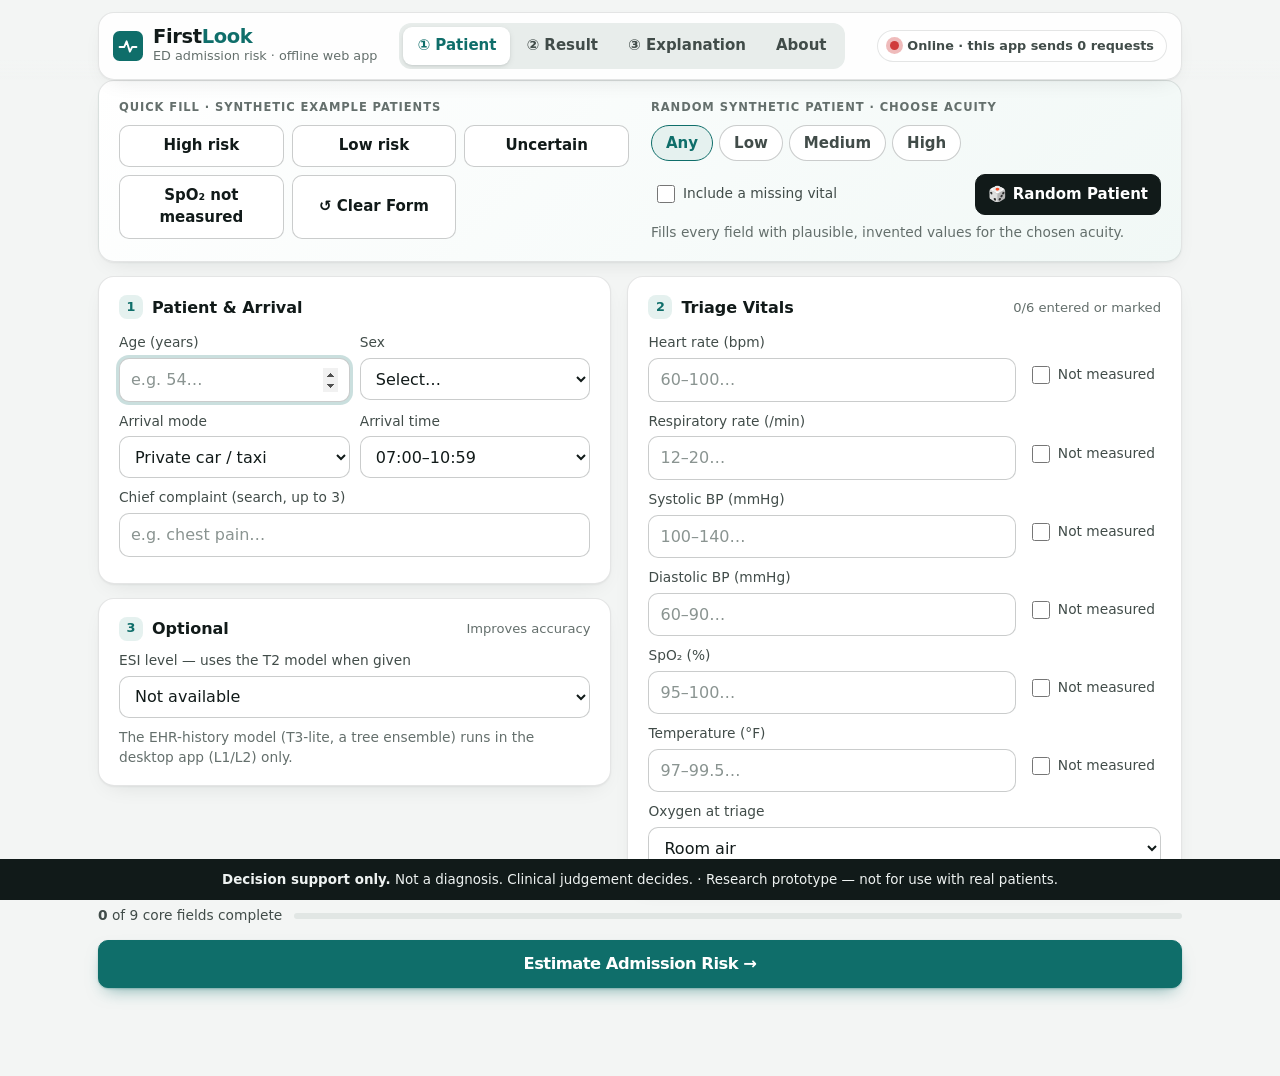
==== commit 99020f44: "UI/UX audit against Vercel Web Interface Guidelines; shared field-level validation; browser-tested -" ====
--- a/app/pwa/index.html
+++ b/app/pwa/index.html
@@ -2,101 +2,124 @@
 <html lang="en">
 <head>
 <meta charset="utf-8">
-<meta name="viewport" content="width=device-width, initial-scale=1">
-<meta name="theme-color" content="#0f6e6a">
+<meta name="viewport" content="width=device-width, initial-scale=1, viewport-fit=cover">
+<meta name="theme-color" content="#f3f5f4">
+<meta name="color-scheme" content="light">
 <meta http-equiv="Content-Security-Policy" content="default-src 'self'; script-src 'self' 'unsafe-inline'; style-src 'self' 'unsafe-inline'; img-src 'self' data:; connect-src 'self'">
-<title>FirstLook (offline)</title>
+<title>Patient · FirstLook</title>
 <link rel="manifest" href="manifest.webmanifest">
 <link rel="icon" href="icon.svg" type="image/svg+xml">
 <style>
   :root {
-    --bg:#f3f5f4; --card:#fff; --ink:#111a19; --ink2:#47534f; --muted:#76817e; --line:#e3e7e5;
-    --accent:#0f6e6a; --accent-soft:#e7f2f1;
+    color-scheme: light;
+    --bg:#f3f5f4; --card:#fff; --ink:#111a19; --ink2:#414c49; --muted:#646f6c;
+    --line: rgba(17,26,25,.11); --line-strong: rgba(17,26,25,.22);
+    --accent:#0f6e6a; --accent-hover:#0b5754; --accent-soft:#e5f1ef;
     /* dataviz status palette (always with icon + label) and diverging pair */
     --low:#0ca30c; --low-bg:#e9f6e9; --med:#fab219; --med-bg:#fff5dc; --high:#d03b3b; --high-bg:#fcebeb;
-    --unc:#6250d6; --unc-bg:#f1effc; --raise:#e34948; --lower:#2a78d6;
-    --shadow: 0 1px 2px rgba(17,26,25,.04), 0 6px 20px -8px rgba(17,26,25,.10);
-    --r: 16px;
+    --unc:#6250d6; --unc-bg:#f1effc; --raise:#e34948; --lower:#2a78d6; --err:#b42323; --warn:#7a5200;
+    /* layered shadows (2 layers), tinted toward the ink hue */
+    --shadow: 0 1px 2px rgba(17,26,25,.05), 0 8px 24px -12px rgba(17,26,25,.14);
+    --r: 16px; --r-in: 10px; --bar-h: 84px;
   }
   * { box-sizing: border-box; }
-  html { -webkit-font-smoothing: antialiased; }
+  html { -webkit-font-smoothing: antialiased; scroll-padding-top: calc(var(--bar-h) + 16px); -webkit-tap-highlight-color: rgba(15,110,106,.12); }
+  @media (pointer: fine) { html { overscroll-behavior: none; } }
   body { margin:0; font-family: system-ui, -apple-system, "Segoe UI", Roboto, "Helvetica Neue", sans-serif; background:var(--bg);
-         color:var(--ink); padding-bottom: 64px; font-size: 15px; }
-  button, select, input { font: inherit; color: inherit; }
-  .wrap { max-width: 1120px; margin: 0 auto; padding: 0 18px; }
+         color:var(--ink); padding-bottom: calc(64px + env(safe-area-inset-bottom)); font-size: 15px; line-height: 1.45; }
+  button, select, input, a { font: inherit; color: inherit; touch-action: manipulation; }
+  :focus-visible { outline: 2px solid var(--accent); outline-offset: 2px; border-radius: 6px; }
+  input:focus-visible, select:focus-visible { outline: none; border-color: var(--accent); box-shadow: 0 0 0 3px rgba(15,110,106,.22); }
+  .wrap { max-width: 1120px; margin: 0 auto; padding: 0 max(18px, env(safe-area-inset-left)); }
   .num { font-variant-numeric: tabular-nums; }
+  .sr-only { position:absolute; width:1px; height:1px; padding:0; margin:-1px; overflow:hidden; clip:rect(0,0,0,0); white-space:nowrap; border:0; }
+  .skip { position:absolute; left:12px; top:-60px; z-index:100; background:var(--ink); color:#fff; padding:10px 14px; border-radius:10px; text-decoration:none; }
+  .skip:focus { top: 12px; }
+  h1, h2, h3 { margin: 0; font-size: inherit; }
 
   /* app bar */
-  .bar { position: sticky; top: 0; z-index: 20; padding-top: 12px; background: linear-gradient(var(--bg) 70%, transparent); }
-  .appbar { display:flex; align-items:center; gap:14px; padding:12px 16px; background:rgba(255,255,255,.88); backdrop-filter: blur(8px);
+  .bar { position: sticky; top: 0; z-index: 20; padding-top: 12px; background: linear-gradient(var(--bg) 75%, rgba(243,245,244,0)); }
+  .appbar { display:flex; align-items:center; gap:14px; padding:10px 14px; background:rgba(255,255,255,.9); backdrop-filter: blur(10px);
             border:1px solid var(--line); border-radius: var(--r); box-shadow: var(--shadow); flex-wrap: wrap; }
-  .brand { display:flex; align-items:center; gap:10px; }
-  .brand b { font-size:1.25rem; letter-spacing:-.02em; } .brand b span { color: var(--accent); }
-  .brand small { display:block; color:var(--muted); font-size:.8rem; margin-top:2px; }
-  nav { display:inline-flex; background:#e9eeec; padding:4px; border-radius:12px; gap:2px; margin-left: 12px; }
-  nav button { border:0; background:transparent; padding:7px 14px; border-radius:9px; font-weight:600; color:var(--ink2); cursor:pointer; }
-  nav button.on { background:#fff; color:var(--accent); box-shadow: 0 1px 3px rgba(17,26,25,.12); }
+  .brand { display:flex; align-items:center; gap:10px; text-decoration:none; }
+  .brand h1 { font-size:1.22rem; letter-spacing:-.02em; font-weight:750; line-height:1.1; } .brand h1 span { color: var(--accent); }
+  .brand small { display:block; color:var(--muted); font-size:.8rem; }
+  nav { display:flex; background:#e8edeb; padding:4px; border-radius:12px; gap:2px; margin-left: 8px; overflow-x:auto; scrollbar-width:none; }
+  nav a { padding:8px 14px; border-radius:9px; font-weight:600; color:var(--ink2); text-decoration:none; white-space:nowrap; min-height: 36px;
+          display:inline-flex; align-items:center; transition: background-color .15s, color .15s; }
+  nav a:hover { color: var(--ink); background: rgba(255,255,255,.6); }
+  nav a[aria-current="page"] { background:#fff; color:var(--accent); box-shadow: 0 1px 2px rgba(17,26,25,.08), 0 2px 6px rgba(17,26,25,.08); }
   .pill { margin-left:auto; display:inline-flex; align-items:center; gap:8px; border:1px solid var(--line); background:#fff; border-radius:999px;
-          padding:6px 12px; font-size:.8rem; font-weight:600; color:var(--ink2); }
-  .dot { width:9px; height:9px; border-radius:50%; position:relative; }
-  .dot::after { content:""; position:absolute; inset:-4px; border-radius:50%; background:inherit; opacity:.35; animation: pulse 2s infinite; }
+          padding:6px 12px; font-size:.8rem; font-weight:600; color:var(--ink2); white-space: nowrap; }
+  .dot { width:9px; height:9px; border-radius:50%; position:relative; flex: 0 0 auto; }
+  .dot::after { content:""; position:absolute; inset:-4px; border-radius:50%; background:inherit; opacity:.35; animation: pulse 2s ease-out infinite; }
   @keyframes pulse { from { transform:scale(.6); opacity:.45 } to { transform:scale(1.6); opacity:0 } }
-  @media (prefers-reduced-motion: reduce) { .dot::after { animation: none; } * { transition: none !important; } }
 
   main { padding-top: 20px; }
+  main:focus { outline: none; }
   .card { background:var(--card); border:1px solid var(--line); border-radius:var(--r); padding:18px 20px; box-shadow: var(--shadow); margin-bottom:14px; }
-  .h { display:flex; align-items:center; gap:9px; margin-bottom: 6px; }
+  .h { display:flex; align-items:center; gap:9px; margin-bottom: 4px; }
   .h .n { width:24px; height:24px; border-radius:8px; background:var(--accent-soft); color:var(--accent); font-weight:750; font-size:.8rem;
-          display:inline-flex; align-items:center; justify-content:center; }
-  .h .t { font-weight:700; } .h .s { margin-left:auto; color:var(--muted); font-size:.82rem; }
+          display:inline-flex; align-items:center; justify-content:center; flex: 0 0 auto; }
+  .h h2 { font-weight:700; font-size: 1rem; } .h .s { margin-left:auto; color:var(--muted); font-size:.82rem; }
   .eyebrow { font-size:.72rem; letter-spacing:.08em; text-transform:uppercase; color:var(--muted); font-weight:700; margin: 0 0 10px; }
-  .grid { display:grid; grid-template-columns: 1fr 1.08fr; gap: 16px; }
-  @media (max-width: 820px) { .grid, .qf { grid-template-columns: 1fr !important; } nav { margin-left:0; } .pill { margin-left:0; } }
+  .grid { display:grid; grid-template-columns: 1fr 1.08fr; gap: 16px; align-items: start; }
 
   /* quick fill */
-  .qf { display:grid; grid-template-columns: 1fr 1fr; gap: 22px; background: linear-gradient(135deg, #fff 0%, #f2f8f7 100%); }
+  .qf { display:grid; grid-template-columns: 1fr 1fr; gap: 22px; background: linear-gradient(135deg, #fff 0%, #f1f8f6 100%); }
   .btns { display:grid; grid-template-columns: repeat(3, 1fr); gap: 8px; }
-  .btn { border:1px solid var(--line); background:#fff; border-radius:10px; padding:9px 12px; cursor:pointer; font-weight:600;
-         transition: transform .15s, border-color .15s, color .15s; }
-  .btn:hover { border-color: var(--accent); color: var(--accent); transform: translateY(-1px); }
-  .btn.dark { background: var(--ink); color:#fff; border-color: var(--ink); } .btn.dark:hover { color:#fff; filter: brightness(1.3); }
-  .btn.primary { background: var(--accent); color:#fff; border-color: var(--accent); box-shadow: 0 6px 16px -6px rgba(15,110,106,.55); }
-  .btn.primary:hover { color:#fff; filter: brightness(1.07); }
-  .btn.big { width:100%; padding: 13px; font-size: 1.02rem; }
+  .btn { border:1px solid var(--line-strong); background:#fff; border-radius:var(--r-in); padding:9px 12px; min-height: 40px; cursor:pointer; font-weight:600;
+         transition: transform .15s, border-color .15s, color .15s, background-color .15s; }
+  .btn:hover { border-color: var(--accent); color: var(--accent); }
+  .btn:active { transform: translateY(1px); }
+  .btn.dark { background: var(--ink); color:#fff; border-color: var(--ink); } .btn.dark:hover { background:#000; color:#fff; }
+  .btn.primary { background: var(--accent); color:#fff; border-color: var(--accent); box-shadow: 0 1px 2px rgba(15,110,106,.3), 0 8px 18px -8px rgba(15,110,106,.6); }
+  .btn.primary:hover { background: var(--accent-hover); border-color: var(--accent-hover); color:#fff; }
+  .btn.big { width:100%; padding: 13px; font-size: 1.02rem; min-height: 48px; }
   .chips { display:flex; flex-wrap: wrap; gap: 6px; }
-  .chip-t { border:1px solid var(--line); background:#fff; border-radius:999px; padding:6px 14px; cursor:pointer; font-weight:600; color: var(--ink2); }
+  .chip-t { border:1px solid var(--line-strong); background:#fff; border-radius:999px; padding:6px 14px; min-height: 36px; cursor:pointer; font-weight:600; color: var(--ink2);
+            transition: background-color .15s, border-color .15s, color .15s; }
+  .chip-t:hover { border-color: var(--accent); color: var(--accent); }
   .chip-t[aria-pressed="true"] { border-color: var(--accent); background: var(--accent-soft); color: var(--accent); }
-  .rrow { display:flex; align-items:center; gap: 12px; margin-top: 12px; }
+  .rrow { display:flex; align-items:center; gap: 12px; margin-top: 12px; flex-wrap: wrap; }
   .rrow .btn { margin-left:auto; min-width: 170px; }
   .tag { display:inline-flex; gap:6px; align-items:center; font-size:.82rem; color:var(--ink2); background:var(--accent-soft); border-radius:999px;
          padding: 5px 12px; grid-column: 1 / -1; justify-self: start; }
 
   /* form */
-  label.l { display:block; font-size:.86rem; color: var(--ink2); margin: 10px 0 5px; }
-  input[type=number], select, input[type=search] { width:100%; padding:9px 11px; border:1px solid #cfd5d2; border-radius:10px; font-size:.95rem; background:#fff;
-         transition: border-color .15s, box-shadow .15s; }
-  input:focus, select:focus { outline: none; border-color: var(--accent); box-shadow: 0 0 0 3px rgba(15,110,106,.15); }
-  input:disabled { background:#f1f3f2; color:#9aa29f; }
-  .row { display:flex; gap:10px; align-items:flex-end; } .row > div { flex:1; }
-  .nm { flex: 0 0 auto; font-size:.84rem; color: var(--ink2); white-space:nowrap; padding-bottom:10px; display:flex; gap:6px; align-items:center; }
-  .opts { max-height: 180px; overflow:auto; border:1px solid var(--line); border-radius:10px; margin-top:4px; display:none; background:#fff; box-shadow: var(--shadow); }
-  .opts div { padding:7px 11px; cursor:pointer; } .opts div:hover, .opts div.act { background:var(--accent-soft); }
+  label.l { display:block; font-size:.86rem; color: var(--ink2); margin: 10px 0 5px; font-weight: 500; }
+  input[type=number], select, input[type=search] { width:100%; padding:9px 11px; border:1px solid var(--line-strong); border-radius:var(--r-in);
+         font-size:16px; background-color:#fff; color: var(--ink); min-height: 42px; transition: border-color .15s, box-shadow .15s; }
+  input::placeholder { color: #8a9491; }
+  input:disabled { background-color:#f1f3f2; color:#8a9491; }
+  input[aria-invalid="true"], select[aria-invalid="true"] { border-color: var(--err); }
+  .row { display:flex; gap:10px; align-items:flex-start; } .row > .f { flex:1; min-width: 0; }
+  .check { flex: 0 0 auto; display:inline-flex; gap:8px; align-items:center; font-size:.86rem; color: var(--ink2); white-space:nowrap;
+           min-height: 42px; padding: 0 6px; margin-top: 31px; border-radius: 8px; cursor: pointer; }
+  .check:hover { background: rgba(17,26,25,.04); }
+  .check input { width: 18px; height: 18px; accent-color: var(--accent); margin: 0; cursor: pointer; }
+  .ferr { margin: 5px 0 0; font-size: .82rem; color: var(--err); display:flex; gap:5px; }
+  .ferr.warn { color: var(--warn); }
+  .opts { max-height: 220px; overflow:auto; border:1px solid var(--line); border-radius:var(--r-in); margin-top:4px; background:#fff; box-shadow: var(--shadow); }
+  .opts[hidden] { display: none; }
+  .opts div { padding:8px 11px; cursor:pointer; min-height: 36px; } .opts div:hover, .opts div[aria-selected="true"] { background:var(--accent-soft); }
   .tags { display:flex; flex-wrap:wrap; gap:6px; margin-top:8px; }
-  .tags span { background:var(--accent); color:#fff; border-radius:8px; padding:4px 9px; font-size:.86rem; cursor:pointer; }
+  .tags button { background:var(--accent); color:#fff; border:0; border-radius:8px; padding:5px 10px; font-size:.86rem; cursor:pointer; min-height: 30px; }
+  .tags button:hover { background: var(--accent-hover); }
   .progress { display:flex; align-items:center; gap: 12px; color: var(--ink2); font-size:.86rem; margin: 4px 0 10px; }
-  .progress .track { flex:1; height:6px; background:#e3e8e6; border-radius:4px; overflow:hidden; }
-  .progress .fill { height:100%; background: var(--accent); border-radius:4px; transition: width .3s; }
-  .msg { border-radius: 10px; padding: 10px 12px; margin: 8px 0; font-size: .9rem; }
-  .msg.err { background:#fbeaea; color:#8b2525; } .msg.warn { background:#fdf4df; color:#6b4b00; }
+  .progress .track { flex:1; height:6px; background:#e1e6e4; border-radius:4px; overflow:hidden; }
+  .progress .fill { height:100%; width:100%; background: var(--accent); border-radius:4px; transform-origin: left center; transition: transform .3s ease-out; }
+  .errsum { border-radius: var(--r-in); padding: 10px 14px; margin: 0 0 10px; font-size: .9rem; background:#fbeaea; color:#7d1d1d; }
+  .errsum[hidden] { display:none; }
   #go { margin: 4px 0 24px; }
 
   /* result */
   .summary { display:flex; flex-wrap:wrap; gap:6px; margin-bottom: 14px; }
   .summary span { background:#fff; border:1px solid var(--line); border-radius:999px; padding:4px 11px; font-size:.82rem; color:var(--ink2); }
-  .summary span.miss { border-style: dashed; color: var(--muted); }
-  .hero .lab { display:flex; justify-content:space-between; color: var(--ink2); font-weight:600; font-size:.92rem; }
-  .big { font-size: 4.6rem; font-weight: 780; line-height: 1; margin: 10px 0 14px; letter-spacing: -.03em; }
-  .big small { font-size: 2rem; color: var(--ink2); }
+  .summary span.miss { border-style: dashed; border-color: var(--line-strong); color: var(--muted); }
+  .hero .lab { display:flex; justify-content:space-between; gap: 10px; color: var(--ink2); font-weight:600; font-size:.92rem; }
+  .big { font-size: clamp(3.4rem, 9vw, 4.6rem); font-weight: 780; line-height: 1; margin: 10px 0 14px; letter-spacing: -.03em; }
+  .big small { font-size: .43em; color: var(--ink2); }
   .band { display:inline-flex; align-items:center; gap:8px; border-radius:999px; padding: 6px 14px; font-weight:700; }
   .meter { position:relative; margin-top: 34px; }
   .segs { display:flex; gap:2px; height:10px; } .segs div:first-child { border-radius:5px 0 0 5px; } .segs div:last-child { border-radius:0 5px 5px 0; }
@@ -106,179 +129,259 @@
   .conf { display:flex; gap:14px; align-items:flex-start; }
   .conf .ico { width:40px; height:40px; border-radius:12px; background: var(--accent-soft); display:flex; align-items:center; justify-content:center; font-size:1.25rem; flex: 0 0 auto; }
   .conf.unc { border: 2px dashed var(--unc); background: var(--unc-bg); box-shadow: none; } .conf.unc .ico { background:#fff; }
-  .conf h3 { margin: 0 0 4px; font-size: 1.1rem; } .conf p { margin:0; color: var(--ink2); font-size:.9rem; line-height:1.45; }
+  .conf h2 { margin: 0 0 4px; font-size: 1.1rem; } .conf p { margin:0; color: var(--ink2); font-size:.9rem; }
   .meta { display:grid; grid-template-columns: repeat(4, 1fr); gap: 10px; margin-bottom: 14px; }
   .meta div { background:#fff; border:1px solid var(--line); border-radius:12px; padding: 9px 12px; }
-  .meta small { color: var(--muted); font-size:.68rem; text-transform: uppercase; letter-spacing:.06em; font-weight:700; }
-  .meta b { display:block; margin-top: 3px; }
-  .factor { display:flex; gap:10px; align-items:center; padding: 8px 0; border-bottom: 1px solid #f0f2f1; }
+  .meta dt { color: var(--muted); font-size:.68rem; text-transform: uppercase; letter-spacing:.06em; font-weight:700; }
+  .meta dd { margin: 3px 0 0; font-weight: 700; }
+  .factor { display:flex; gap:10px; align-items:center; padding: 8px 0; border-bottom: 1px solid var(--line); }
   .factor:last-child { border-bottom: 0; }
   .arrow { width:26px; height:26px; border-radius:8px; display:inline-flex; align-items:center; justify-content:center; font-weight:800; flex:0 0 auto; }
   .factor .v { margin-left:auto; color: var(--muted); font-size:.82rem; }
   .actions { display:grid; grid-template-columns: 1fr 1fr; gap: 10px; }
+  .empty { text-align:center; padding: 40px 20px; }
+  .empty p { color: var(--ink2); margin: 0 0 14px; }
 
   /* explanation bars (diverging, centred axis, value labels in ink) */
-  .bar-row { display:grid; grid-template-columns: minmax(150px, 34%) 1fr; gap: 12px; align-items:center; margin: 8px 0; font-size:.9rem; }
+  .bar-row { display:grid; grid-template-columns: minmax(130px, 34%) 1fr; gap: 12px; align-items:center; margin: 8px 0; font-size:.9rem; }
   .bar-row .name { text-align:right; color: var(--ink2); }
   .track2 { position:relative; height: 20px; } .track2 .axis { position:absolute; left:50%; top:-4px; bottom:-4px; width:1px; background:#c3c2b7; }
   .track2 .b { position:absolute; top:3px; height:14px; border-radius:4px; }
   .track2 .val { position:absolute; top:1px; font-size:.75rem; color: var(--ink2); }
   .muted { color: var(--muted); font-size:.86rem; }
   table { width:100%; border-collapse:collapse; font-size:.9rem; font-variant-numeric: tabular-nums; }
-  th, td { text-align:left; padding: 9px 8px; border-bottom:1px solid #f0f2f1; } tr:last-child td { border-bottom: 0; }
+  .tablewrap { overflow-x: auto; }
+  th, td { text-align:left; padding: 9px 8px; border-bottom:1px solid var(--line); } tr:last-child td { border-bottom: 0; }
   th { font-size:.7rem; color:var(--muted); text-transform:uppercase; letter-spacing:.06em; }
-  .hide { display:none !important; }
-  footer { position:fixed; left:0; right:0; bottom:0; z-index:30; background:var(--ink); color:#eef2f1; text-align:center; padding: 11px; font-size:.84rem; }
+  [hidden] { display:none !important; }
+  footer { position:fixed; left:0; right:0; bottom:0; z-index:30; background:var(--ink); color:#eef2f1; text-align:center;
+           padding: 11px 16px calc(11px + env(safe-area-inset-bottom)); font-size:.84rem; }
   code { background:#eef1f0; padding:1px 5px; border-radius:5px; }
+
+  /* toast (undo) */
+  .toast { position: fixed; left: 50%; bottom: calc(64px + env(safe-area-inset-bottom)); transform: translateX(-50%); z-index: 40;
+           background: var(--ink); color:#fff; border-radius: 12px; padding: 10px 10px 10px 16px; display:flex; gap: 14px; align-items:center;
+           box-shadow: 0 2px 4px rgba(0,0,0,.2), 0 12px 30px -10px rgba(0,0,0,.4); font-size: .9rem; }
+  .toast button { background: rgba(255,255,255,.14); color:#fff; border:0; border-radius: 8px; padding: 7px 12px; font-weight: 700; cursor: pointer; min-height: 32px; }
+  .toast button:hover { background: rgba(255,255,255,.24); }
+
+  @media (max-width: 820px) {
+    .grid, .qf { grid-template-columns: 1fr; }
+    nav { margin-left: 0; order: 3; width: 100%; } .pill { margin-left: auto; }
+    .meta { grid-template-columns: repeat(2, 1fr); }
+    /* safety-critical order on small screens: risk → conformal verdict → actions → details */
+    .grid.res { display: flex; flex-direction: column; gap: 0; } .grid.res > div { display: contents; } .grid.res > div > * { order: var(--o); }
+    .bar-row { grid-template-columns: 1fr; gap: 2px; } .bar-row .name { text-align: left; }
+    .explain-legend { margin-left: 0 !important; }
+  }
+  @media (max-width: 480px) {
+    .btns { grid-template-columns: repeat(2, 1fr); } .brand small { display:none; } .pill span.long { display:none; }
+    .bar { padding-top: 8px; } .appbar { padding: 8px 10px; gap: 8px; border-radius: 14px; }
+    nav a { flex: 1; justify-content: center; padding: 7px 6px; font-size: .86rem; } nav a .stepno { display:none; }
+    .actions { grid-template-columns: 1fr; margin-bottom: 14px; }
+    footer .long { display: none; } footer { font-size: .8rem; padding-top: 9px; }
+    body { padding-bottom: calc(48px + env(safe-area-inset-bottom)); } .toast { bottom: calc(48px + env(safe-area-inset-bottom)); }
+  }
+  @media (prefers-reduced-motion: reduce) { .dot::after { animation: none; } *, *::before, *::after { transition: none !important; scroll-behavior: auto !important; } }
 </style>
 </head>
 <body>
+<a class="skip" href="#main">Skip to Content</a>
 <div class="bar"><div class="wrap">
-  <div class="appbar">
-    <div class="brand"><img src="icon.svg" width="30" height="30" alt=""><div><b>First<span>Look</span></b><small>ED admission risk · offline web app</small></div></div>
+  <header class="appbar">
+    <a class="brand" href="#/patient" aria-label="FirstLook home"><img src="icon.svg" width="30" height="30" alt="">
+      <span><h1 translate="no">First<span>Look</span></h1><small>ED admission risk · offline web app</small></span></a>
     <nav id="nav" aria-label="Screens">
-      <button data-p="patient" class="on">① Patient</button><button data-p="result">② Result</button><button data-p="explain">③ Explanation</button><button data-p="about">About</button>
+      <a href="#/patient" data-p="patient"><span class="stepno" aria-hidden="true">①&nbsp;</span>Patient</a><a href="#/result" data-p="result"><span class="stepno" aria-hidden="true">②&nbsp;</span>Result</a><a href="#/explain" data-p="explain"><span class="stepno" aria-hidden="true">③&nbsp;</span>Explanation</a><a href="#/about" data-p="about">About</a>
     </nav>
-    <div class="pill" role="status"><span class="dot" id="netdot"></span><span id="nettext">…</span></div>
-  </div>
+    <div class="pill" role="status"><span class="dot" id="netdot" aria-hidden="true"></span><span id="nettext">…</span></div>
+  </header>
 </div></div>
-
-<main class="wrap">
-<section id="patient">
+<div id="live" class="sr-only" aria-live="polite"></div>
+
+<main class="wrap" id="main" tabindex="-1">
+<section id="patient" aria-labelledby="t-patient">
+  <h2 class="sr-only" id="t-patient">Patient</h2>
   <div class="card qf">
     <div>
-      <div class="eyebrow">Quick fill · synthetic example patients</div>
+      <p class="eyebrow">Quick fill · synthetic example patients</p>
       <div class="btns" id="examples"></div>
     </div>
     <div>
-      <div class="eyebrow">Random synthetic patient · choose acuity</div>
-      <div class="chips" id="acuity" role="group" aria-label="Acuity">
-        <button class="chip-t" data-a="" aria-pressed="true">Any</button><button class="chip-t" data-a="low" aria-pressed="false">Low</button>
-        <button class="chip-t" data-a="medium" aria-pressed="false">Medium</button><button class="chip-t" data-a="high" aria-pressed="false">High</button>
+      <p class="eyebrow" id="acuity-l">Random synthetic patient · choose acuity</p>
+      <div class="chips" id="acuity" role="group" aria-labelledby="acuity-l">
+        <button type="button" class="chip-t" data-a="" aria-pressed="true">Any</button><button type="button" class="chip-t" data-a="low" aria-pressed="false">Low</button>
+        <button type="button" class="chip-t" data-a="medium" aria-pressed="false">Medium</button><button type="button" class="chip-t" data-a="high" aria-pressed="false">High</button>
       </div>
       <div class="rrow">
-        <label class="nm" style="padding:0"><input type="checkbox" id="rmiss"> Include a missing vital</label>
-        <button class="btn dark" id="random" title="Fills every field with plausible, invented values for the chosen acuity">🎲 Random patient</button>
+        <label class="check" style="margin-top:0"><input type="checkbox" id="rmiss"> Include a missing vital</label>
+        <button type="button" class="btn dark" id="random"><span aria-hidden="true">🎲 </span>Random Patient</button>
       </div>
+      <p class="muted" style="margin:8px 0 0">Fills every field with plausible, invented values for the chosen acuity.</p>
     </div>
-    <div class="tag hide" id="exnote"></div>
+    <div class="tag" id="exnote" hidden></div>
   </div>
 
+  <form id="pform" novalidate>
   <div class="grid">
     <div>
       <div class="card">
-        <div class="h"><span class="n">1</span><span class="t">Patient &amp; arrival</span></div>
-        <div class="row"><div><label class="l" for="age">Age (years)</label><input id="age" type="number" min="18" max="110" placeholder="e.g. 54"></div>
-          <div><label class="l" for="gender">Sex</label><select id="gender"><option value="">Select…</option><option>Female</option><option>Male</option></select></div></div>
-        <div class="row"><div><label class="l" for="arrival">Arrival mode</label><select id="arrival"></select></div>
-          <div><label class="l" for="hour">Arrival time</label><select id="hour"></select></div></div>
+        <div class="h"><span class="n" aria-hidden="true">1</span><h2>Patient &amp; Arrival</h2></div>
+        <div class="row">
+          <div class="f"><label class="l" for="age">Age (years)</label>
+            <input id="age" name="age" type="number" inputmode="numeric" min="18" max="110" placeholder="e.g. 54…" autocomplete="off" aria-describedby="err-age">
+            <p class="ferr" id="err-age" hidden></p></div>
+          <div class="f"><label class="l" for="gender">Sex</label>
+            <select id="gender" name="gender" aria-describedby="err-gender"><option value="">Select…</option><option>Female</option><option>Male</option></select>
+            <p class="ferr" id="err-gender" hidden></p></div>
+        </div>
+        <div class="row">
+          <div class="f"><label class="l" for="arrival">Arrival mode</label><select id="arrival" name="arrival"></select></div>
+          <div class="f"><label class="l" for="hour">Arrival time</label><select id="hour" name="hour"></select></div>
+        </div>
         <label class="l" for="ccsearch">Chief complaint (search, up to 3)</label>
-        <input id="ccsearch" type="search" placeholder="Type to search — e.g. chest pain, fall, fever" autocomplete="off"
-               role="combobox" aria-expanded="false" aria-controls="ccopts">
-        <div class="opts" id="ccopts" role="listbox"></div>
-        <div class="tags" id="ccchips"></div>
+        <input id="ccsearch" type="search" placeholder="e.g. chest pain…" autocomplete="off" spellcheck="false"
+               role="combobox" aria-expanded="false" aria-controls="ccopts" aria-autocomplete="list" aria-describedby="err-complaints">
+        <div class="opts" id="ccopts" role="listbox" aria-label="Matching complaints" hidden></div>
+        <div class="tags" id="ccchips" aria-label="Selected complaints"></div>
+        <p class="ferr" id="err-complaints" hidden></p>
       </div>
       <div class="card">
-        <div class="h"><span class="n">3</span><span class="t">Optional</span><span class="s">improves accuracy</span></div>
-        <label class="l" for="esi">ESI level (uses the T2 model when given)</label>
-        <select id="esi"><option value="">Not available</option><option value="1">1 · resus</option><option value="2">2 · emergent</option>
+        <div class="h"><span class="n" aria-hidden="true">3</span><h2>Optional</h2><span class="s">Improves accuracy</span></div>
+        <label class="l" for="esi">ESI level — uses the T2 model when given</label>
+        <select id="esi" name="esi"><option value="">Not available</option><option value="1">1 · resus</option><option value="2">2 · emergent</option>
           <option value="3">3 · urgent</option><option value="4">4 · less urgent</option><option value="5">5 · non-urgent</option></select>
-        <p class="muted">The EHR-history model (T3-lite, a tree ensemble) runs in the desktop app (L1/L2) only.</p>
+        <p class="muted" style="margin:10px 0 0">The EHR-history model (T3-lite, a tree ensemble) runs in the desktop app (L1/L2) only.</p>
       </div>
     </div>
     <div class="card">
-      <div class="h"><span class="n">2</span><span class="t">Triage vitals</span><span class="s" id="vcount"></span></div>
+      <div class="h"><span class="n" aria-hidden="true">2</span><h2>Triage Vitals</h2><span class="s" id="vcount"></span></div>
       <div id="vitals"></div>
       <label class="l" for="o2dev">Oxygen at triage</label>
-      <select id="o2dev"><option value="0">Room air</option><option value="1">On supplemental oxygen</option><option value="">Not recorded</option></select>
+      <select id="o2dev" name="o2dev"><option value="0">Room air</option><option value="1">On supplemental oxygen</option><option value="">Not recorded</option></select>
     </div>
   </div>
-  <div class="progress"><span id="ptext"></span><div class="track"><div class="fill" id="pfill"></div></div></div>
-  <div id="msgs"></div>
-  <button class="btn primary big" id="go">Estimate admission risk →</button>
+  <div class="progress" aria-hidden="true"><span id="ptext"></span><div class="track"><div class="fill" id="pfill"></div></div></div>
+  <div class="errsum" id="errsum" role="alert" hidden></div>
+  <button type="submit" class="btn primary big" id="go">Estimate Admission Risk <span aria-hidden="true">→</span></button>
+  </form>
 </section>
 
-<section id="result" class="hide">
-  <div id="noresult" class="card muted">Fill in the patient form and press “Estimate admission risk”.</div>
-  <div id="resbody" class="hide">
-    <div class="summary" id="summary"></div>
-    <div class="grid">
+<section id="result" aria-labelledby="t-result" hidden>
+  <h2 class="sr-only" id="t-result">Result</h2>
+  <div id="noresult" class="card empty"><p>No estimate yet. Enter a patient — or load an example — to see their admission risk.</p>
+    <a class="btn primary" href="#/patient" style="display:inline-flex;text-decoration:none">Go to Patient Form</a></div>
+  <div id="resbody" hidden>
+    <div class="summary" id="summary" aria-label="Patient summary"></div>
+    <div class="grid res">
       <div>
-        <div class="card hero">
+        <div class="card hero" style="--o:1">
           <div class="lab"><span>Estimated admission risk</span><span class="muted" id="mname2"></span></div>
           <div class="big num" id="pct"></div>
           <span class="band" id="band"></span>
-          <div class="meter" id="meter"></div>
+          <div class="meter" id="meter" aria-hidden="true"></div>
         </div>
-        <div class="actions"><button class="btn primary" id="why">Why this estimate? →</button><button class="btn" id="newp">New patient</button></div>
+        <div class="actions" style="--o:3"><a class="btn primary" id="why" href="#/explain" style="text-decoration:none;text-align:center">Why This Estimate? <span aria-hidden="true">→</span></a>
+          <button type="button" class="btn" id="newp">New Patient</button></div>
       </div>
       <div>
-        <div class="card conf" id="conf"><div class="ico" id="conficon"></div><div><h3 id="conftitle"></h3><p id="conftext"></p></div></div>
-        <div class="meta"><div><small>Model</small><b id="mname"></b></div><div><small>Version</small><b id="mver"></b></div>
-          <div><small>Inference</small><b class="num" id="mms"></b></div><div><small>Inputs</small><b class="num" id="mn"></b></div></div>
-        <div class="eyebrow">Top factors</div>
-        <div class="card" id="topf" style="padding:6px 16px"></div>
+        <div class="card conf" id="conf" style="--o:2"><div class="ico" id="conficon" aria-hidden="true"></div><div><h2 id="conftitle"></h2><p id="conftext"></p></div></div>
+        <dl class="meta" style="margin-top:0;--o:4"><div><dt>Model</dt><dd id="mname"></dd></div><div><dt>Version</dt><dd id="mver"></dd></div>
+          <div><dt>Inference</dt><dd class="num" id="mms"></dd></div><div><dt>Inputs</dt><dd class="num" id="mn"></dd></div></dl>
+        <p class="eyebrow" style="--o:5">Top factors</p>
+        <div class="card" id="topf" style="padding:6px 16px;--o:6"></div>
       </div>
     </div>
   </div>
 </section>
 
-<section id="explain" class="hide">
-  <div class="summary" id="summary2"></div>
-  <div class="card">
-    <div class="h"><span class="n">?</span><span class="t">What moved this estimate</span><span class="s" id="exsub"></span></div>
-    <div id="bars" class="muted">No estimate yet.</div>
-    <div class="mlab" style="margin:10px 0 0 calc(34% + 12px)"><span>← lowers estimated risk</span><span>raises estimated risk →</span></div>
-    <p class="muted">Exact contributions of the logistic-regression model, on the log-odds scale; factors below 0.05 are hidden.
-      These explain the model, not the patient — associations, not causes.</p>
+<section id="explain" aria-labelledby="t-explain" hidden>
+  <div id="noexplain" class="card empty"><p>No estimate to explain yet.</p>
+    <a class="btn primary" href="#/patient" style="display:inline-flex;text-decoration:none">Go to Patient Form</a></div>
+  <div id="exbody" hidden>
+    <div class="summary" id="summary2" aria-label="Patient summary"></div>
+    <div class="card">
+      <div class="h"><span class="n" aria-hidden="true">?</span><h2 id="t-explain">What Moved This Estimate</h2><span class="s" id="exsub"></span></div>
+      <div id="bars"></div>
+      <div class="mlab explain-legend" style="margin:10px 0 0 calc(34% + 12px)" aria-hidden="true"><span>← lowers estimated risk</span><span>raises estimated risk →</span></div>
+      <p class="muted">Exact contributions of the logistic-regression model, on the log-odds scale; factors below 0.05 are hidden.
+        These explain the model, not the patient — associations, not causes.</p>
+      <a class="btn" href="#/result" style="display:inline-flex;text-decoration:none">← Back to Result</a>
+    </div>
   </div>
 </section>
 
-<section id="about" class="hide">
+<section id="about" aria-labelledby="t-about" hidden>
   <div class="card">
-    <div class="eyebrow">Shipped models — S1 test set (frozen, opened once)</div>
-    <table id="mt"></table>
+    <h2 class="eyebrow" id="t-about">Shipped models — S1 test set (frozen, opened once)</h2>
+    <div class="tablewrap"><table id="mt"></table></div>
     <p class="muted" id="aboutnote"></p>
   </div>
   <div class="card">
-    <div class="eyebrow">Offline</div>
+    <h2 class="eyebrow">Offline</h2>
     <p>All computation runs in this browser tab from files cached by the service worker. The page makes no network requests after install
-      (content-security-policy <code>connect-src 'self'</code>). Service worker: <b id="swstate">…</b>.</p>
+      (content-security-policy <code translate="no">connect-src 'self'</code>). Service worker: <b id="swstate">…</b>.</p>
   </div>
 </section>
 </main>
-<footer><b>Decision support only.</b> Not a diagnosis. Clinical judgement decides. · Research prototype — not for use with real patients.</footer>
+<div class="toast" id="toast" role="status" hidden><span id="toastmsg"></span><button type="button" id="undo">Undo</button></div>
+<footer><b>Decision support only.</b> Not a diagnosis.<span class="long"> Clinical judgement decides. ·</span> Research prototype<span class="long"> — not for use with real patients</span>.</footer>
 
 <script src="model.js"></script>
 <script>
 "use strict";
-const VITAL = [["triage_vital_hr", "Heart rate", "bpm", "typical 60–100"], ["triage_vital_rr", "Respiratory rate", "/min", "typical 12–20"],
-  ["triage_vital_sbp", "Systolic BP", "mmHg", "typical 100–140"], ["triage_vital_dbp", "Diastolic BP", "mmHg", "typical 60–90"],
-  ["triage_vital_o2", "SpO₂", "%", "typical 95–100"], ["triage_vital_temp", "Temperature", "°F", "typical 97–99.5"]];
+const NB = " ";
+const VITAL = [["triage_vital_hr", "Heart rate", "bpm", "60–100", "numeric"], ["triage_vital_rr", "Respiratory rate", "/min", "12–20", "numeric"],
+  ["triage_vital_sbp", "Systolic BP", "mmHg", "100–140", "numeric"], ["triage_vital_dbp", "Diastolic BP", "mmHg", "60–90", "numeric"],
+  ["triage_vital_o2", "SpO₂", "%", "95–100", "numeric"], ["triage_vital_temp", "Temperature", "°F", "97–99.5", "decimal"]];
 const SHORT = { triage_vital_hr: "HR", triage_vital_rr: "RR", triage_vital_sbp: "SBP", triage_vital_dbp: "DBP", triage_vital_o2: "SpO₂", triage_vital_temp: "Temp" };
 const ARR = { Car: "Private car / taxi", ambulance: "Ambulance / EMS", "Walk-in": "Walk-in", Other: "Other",
   "Public Transportation": "Public transport", Wheelchair: "Wheelchair", Police: "Police" };
 const BAND = { Low: ["var(--low)", "var(--low-bg)", "●"], Medium: ["var(--med)", "var(--med-bg)", "◆"], High: ["var(--high)", "var(--high-bg)", "▲"] };
 const CONF = {
-  likely_admission: ["🛏️", "Likely admission", "The conformal check gives a single answer at the 90% level: admission."],
-  likely_discharge: ["🏠", "Likely discharge", "The conformal check gives a single answer at the 90% level: discharge."],
-  uncertain: ["⚠️", "Uncertain — clinician review", "Both outcomes remain plausible at the 90% confidence level. Use clinical judgement; do not rely on the percentage alone."],
+  likely_admission: ["🛏️", "Likely Admission", "The conformal check gives a single answer at the 90% level: admission."],
+  likely_discharge: ["🏠", "Likely Discharge", "The conformal check gives a single answer at the 90% level: discharge."],
+  uncertain: ["⚠️", "Uncertain — Clinician Review", "Both outcomes remain plausible at the 90% confidence level. Use clinical judgement; don’t rely on the percentage alone."],
 };
-let META = null, selected = [], acuity = "";
+const TITLES = { patient: "Patient", result: "Result", explain: "Explanation", about: "About" };
+const STORE = "firstlook.form.v1";
+let META = null, selected = [], acuity = "", last = null, dirty = false, undoTimer = 0, undoSnap = null;
+const scrollPos = {};
 const $ = (id) => document.getElementById(id);
 const esc = (s) => String(s).replace(/[&<>"]/g, (c) => ({ "&": "&amp;", "<": "&lt;", ">": "&gt;", '"': "&quot;" })[c]);
-
-function show(p) {
-  for (const s of ["patient", "result", "explain", "about"]) $(s).classList.toggle("hide", s !== p);
-  for (const b of $("nav").children) b.classList.toggle("on", b.dataset.p === p);
-  scrollTo({ top: 0, behavior: "smooth" });
-}
-$("nav").addEventListener("click", (e) => { const p = e.target.closest("button")?.dataset.p; if (p) show(p); });
+const announce = (msg) => { $("live").textContent = ""; requestAnimationFrame(() => { $("live").textContent = msg; }); };
+const finePointer = matchMedia("(pointer: fine)").matches;
+
+/* ---------- routing: real links + hash routes (Back/Forward, refresh, deep links, per-screen scroll) ---------- */
+let current = null;
+function route() {
+  const p = (location.hash.match(/^#\/(\w+)/) ?? [])[1];
+  const page = TITLES[p] ? p : "patient";
+  if (current) scrollPos[current] = scrollY;
+  for (const s of Object.keys(TITLES)) $(s).hidden = s !== page;
+  for (const a of $("nav").children) a.dataset.p === page ? a.setAttribute("aria-current", "page") : a.removeAttribute("aria-current");
+  current = page;
+  const pct = last ? ` · ${Math.round(last.r.probability * 100)}%` : "";
+  document.title = `${TITLES[page]}${page === "result" || page === "explain" ? pct : ""} · FirstLook`;
+  $("noresult").hidden = $("noexplain").hidden = !!last;
+  $("resbody").hidden = $("exbody").hidden = !last;
+  scrollTo(0, scrollPos[page] ?? 0);
+}
+addEventListener("hashchange", () => {
+  if (!(location.hash.startsWith("#/") || location.hash === "")) return; // "#main" = skip link, not a route
+  route();
+  $("main").focus({ preventScroll: true }); // move focus to the new screen (WAI-ARIA: don't strand it on a hidden control)
+});
+/** Programmatic navigation: push a history entry and render synchronously (no async hashchange race). */
+function go(page) {
+  if (location.hash !== `#/${page}`) history.pushState(null, "", `#/${page}`);
+  route(); $("main").focus({ preventScroll: true });
+}
 
 function net() {
   const on = navigator.onLine;
   $("netdot").style.background = on ? "var(--high)" : "var(--low)";
-  $("nettext").textContent = (on ? "Online" : "Offline") + " · this app sends 0 requests";
+  $("nettext").innerHTML = `${on ? "Online" : "Offline"}<span class="long"> · this app sends 0 requests</span>`;
 }
 addEventListener("online", net); addEventListener("offline", net);
 
@@ -288,39 +391,45 @@
   for (const a of META.arrival_levels) $("arrival").add(new Option(ARR[a] ?? a, a));
   for (const h of META.hour_bins) $("hour").add(new Option(h.replace("-", ":00–") + ":59", h));
   $("hour").value = hourBin(new Date().getHours());
-  $("vitals").innerHTML = VITAL.map(([k, l, u, typ]) => `<div class="row"><div><label class="l" for="${k}">${l} (${u})</label>
-      <input id="${k}" type="number" step="any" placeholder="${typ}" data-typ="${typ}"></div>
-      <label class="nm"><input type="checkbox" id="${k}_nm"> Not measured</label></div>`).join("");
-  for (const [k] of VITAL) {
-    $(k + "_nm").addEventListener("change", (e) => setMissing(k, e.target.checked));
-    $(k).addEventListener("input", progress);
-  }
-  for (const id of ["age", "gender"]) $(id).addEventListener("input", progress);
+  $("vitals").innerHTML = VITAL.map(([k, l, u, typ, mode]) => `<div class="row"><div class="f"><label class="l" for="${k}">${l} (${u})</label>
+      <input id="${k}" name="${k}" type="number" step="any" inputmode="${mode}" autocomplete="off" placeholder="${typ}…" data-typ="${typ}…" aria-describedby="err-${k}">
+      <p class="ferr" id="err-${k}" hidden></p></div>
+      <label class="check"><input type="checkbox" id="${k}_nm"> Not measured</label></div>`).join("");
+  for (const [k] of VITAL) $(k + "_nm").addEventListener("change", (e) => { setMissing(k, e.target.checked); changed(); });
+  $("pform").addEventListener("input", (e) => { clearOne(e.target.id?.replace(/_nm$/, "")); changed(); });
   const ex = $("examples");
   for (const [key, e] of Object.entries(META.examples)) {
-    const b = document.createElement("button"); b.className = "btn"; b.textContent = e.label; b.onclick = () => load(key); ex.appendChild(b);
+    const b = document.createElement("button"); b.type = "button"; b.className = "btn"; b.textContent = e.label; b.onclick = () => load(key); ex.appendChild(b);
   }
-  const c = document.createElement("button"); c.className = "btn"; c.textContent = "↺ Clear form"; c.onclick = clearForm; ex.appendChild(c);
+  const c = document.createElement("button"); c.type = "button"; c.className = "btn"; c.innerHTML = '<span aria-hidden="true">↺ </span>Clear Form';
+  c.onclick = () => clearWithUndo("Form cleared."); ex.appendChild(c);
   $("acuity").addEventListener("click", (e) => {
     const b = e.target.closest("button"); if (!b) return;
     acuity = b.dataset.a; for (const x of $("acuity").children) x.setAttribute("aria-pressed", String(x === b));
   });
   $("random").onclick = randomFill;
   combobox();
-  $("go").onclick = run; $("why").onclick = () => show("explain"); $("newp").onclick = () => { clearForm(); show("patient"); };
-  about(); progress();
-}
-
-/** Searchable complaint combobox with keyboard support (↑ ↓ Enter Esc). */
+  $("pform").addEventListener("submit", (e) => { e.preventDefault(); run(); });
+  $("newp").onclick = () => { clearWithUndo("Ready for a new patient."); go("patient"); };
+  $("undo").onclick = undo;
+  about(); restore(); progress();
+}
+
+/* ---------- complaint combobox (WAI-ARIA combobox pattern: ↑ ↓ Enter Esc) ---------- */
 function combobox() {
   const s = $("ccsearch"), o = $("ccopts");
   let hits = [], act = 0;
   const render = () => {
-    o.innerHTML = hits.map((c, i) => `<div role="option" data-c="${c}" class="${i === act ? "act" : ""}">${esc(META.complaint_labels[c])}</div>`).join("");
+    o.innerHTML = hits.map((c, i) => `<div role="option" id="opt-${i}" data-c="${c}" aria-selected="${i === act}">${esc(META.complaint_labels[c])}</div>`).join("");
     const open = hits.length > 0 && s.value.trim() !== "";
-    o.style.display = open ? "block" : "none"; s.setAttribute("aria-expanded", String(open));
+    o.hidden = !open; s.setAttribute("aria-expanded", String(open));
+    open ? s.setAttribute("aria-activedescendant", `opt-${act}`) : s.removeAttribute("aria-activedescendant");
+    o.querySelector('[aria-selected="true"]')?.scrollIntoView({ block: "nearest" });
   };
-  const add = (c) => { if (c && selected.length < 3 && !selected.includes(c)) { selected = [...selected, c]; chips(); } s.value = ""; hits = []; render(); };
+  const add = (c) => {
+    if (c && selected.length < 3 && !selected.includes(c)) { selected = [...selected, c]; chips(); changed(); announce(`${META.complaint_labels[c]} added.`); }
+    s.value = ""; hits = []; render();
+  };
   s.addEventListener("input", () => {
     const q = s.value.trim().toLowerCase(); act = 0;
     hits = META.complaint_order.filter((c) => !selected.includes(c) && META.complaint_labels[c].toLowerCase().includes(q)).slice(0, 30);
@@ -329,19 +438,21 @@
   s.addEventListener("keydown", (e) => {
     if (e.key === "ArrowDown") { act = Math.min(act + 1, hits.length - 1); render(); e.preventDefault(); }
     else if (e.key === "ArrowUp") { act = Math.max(act - 1, 0); render(); e.preventDefault(); }
-    else if (e.key === "Enter") { add(hits[act]); e.preventDefault(); }
+    else if (e.key === "Enter") { if (hits.length) { add(hits[act]); e.preventDefault(); } }
     else if (e.key === "Escape") { hits = []; render(); }
   });
-  o.addEventListener("mousedown", (e) => { add(e.target.dataset.c); e.preventDefault(); });
+  s.addEventListener("blur", () => setTimeout(() => { hits = []; render(); }, 120));
+  o.addEventListener("mousedown", (e) => { const c = e.target.closest("[data-c]")?.dataset.c; if (c) { add(c); e.preventDefault(); } });
 }
 function chips() {
-  $("ccchips").innerHTML = selected.map((c) => `<span data-c="${c}" title="Remove">${esc(META.complaint_labels[c])} ×</span>`).join("");
-  for (const el of $("ccchips").children) el.onclick = () => { selected = selected.filter((x) => x !== el.dataset.c); chips(); };
+  $("ccchips").innerHTML = selected.map((c) => `<button type="button" data-c="${c}" aria-label="Remove ${esc(META.complaint_labels[c])}">${esc(META.complaint_labels[c])} <span aria-hidden="true">×</span></button>`).join("");
+  for (const el of $("ccchips").children) el.onclick = () => { selected = selected.filter((x) => x !== el.dataset.c); chips(); changed(); $("ccsearch").focus(); };
+  if (selected.length) clearOne("complaints");
   progress();
 }
 function setMissing(k, on) {
   $(k + "_nm").checked = on; $(k).disabled = on; if (on) $(k).value = "";
-  $(k).placeholder = on ? "not measured" : $(k).dataset.typ; progress();
+  $(k).placeholder = on ? "Not measured" : $(k).dataset.typ;
 }
 function progress() {
   const vit = VITAL.filter(([k]) => $(k + "_nm").checked || $(k).value !== "").length;
@@ -349,24 +460,59 @@
   const done = vit + req, total = VITAL.length + 3;
   $("vcount").textContent = `${vit}/${VITAL.length} entered or marked`;
   $("ptext").innerHTML = `<b>${done}</b> of ${total} core fields complete`;
-  $("pfill").style.width = `${(100 * done / total).toFixed(0)}%`;
-}
-function note(html) { $("exnote").innerHTML = html; $("exnote").classList.toggle("hide", !html); }
+  $("pfill").style.transform = `scaleX(${done / total})`;
+}
+function changed() { dirty = true; progress(); save(); }
+/** Editing a field clears that field's message (others stay until the next submit, so nothing flickers). */
+function clearOne(id) {
+  const field = id === "ccsearch" ? "complaints" : id;
+  const p = field && $(`err-${field}`); if (!p) return;
+  p.hidden = true; p.textContent = ""; $(FIELD_INPUT[field] ?? field)?.removeAttribute("aria-invalid");
+}
+function note(html) { $("exnote").innerHTML = html; $("exnote").hidden = !html; }
+
+/* ---------- form state: snapshot / restore (sessionStorage survives refresh; cleared when the tab closes) ---------- */
+function snapshot() {
+  const v = { selected: [...selected], note: $("exnote").innerHTML };
+  for (const id of ["age", "gender", "arrival", "hour", "esi", "o2dev"]) v[id] = $(id).value;
+  for (const [k] of VITAL) { v[k] = $(k).value; v[k + "_nm"] = $(k + "_nm").checked; }
+  return v;
+}
+function apply(v) {
+  for (const id of ["age", "gender", "arrival", "hour", "esi", "o2dev"]) if (v[id] !== undefined) $(id).value = v[id];
+  for (const [k] of VITAL) { setMissing(k, !!v[k + "_nm"]); if (!v[k + "_nm"]) $(k).value = v[k] ?? ""; }
+  selected = [...(v.selected ?? [])]; chips(); note(v.note ?? ""); progress();
+}
+function save() { try { sessionStorage.setItem(STORE, JSON.stringify(snapshot())); } catch { /* storage unavailable: no persistence */ } }
+function restore() { try { const v = JSON.parse(sessionStorage.getItem(STORE) ?? "null"); if (v) apply(v); } catch { /* ignore corrupt state */ } }
 
 function clearForm() {
-  $("age").value = ""; $("gender").value = ""; $("esi").value = ""; $("o2dev").value = "0"; selected = []; chips(); note(""); $("msgs").innerHTML = "";
+  $("age").value = ""; $("gender").value = ""; $("esi").value = ""; $("o2dev").value = "0"; $("hour").value = hourBin(new Date().getHours());
+  selected = []; chips(); note(""); clearFieldErrors();
   for (const [k] of VITAL) { $(k).value = ""; setMissing(k, false); }
-  progress();
+  dirty = false; progress(); save();
+}
+function clearWithUndo(msg) {
+  undoSnap = { form: snapshot(), last };
+  clearForm(); last = null; route();
+  $("toastmsg").textContent = msg; $("toast").hidden = false; announce(`${msg} Undo available.`);
+  clearTimeout(undoTimer); undoTimer = setTimeout(() => { $("toast").hidden = true; undoSnap = null; }, 8000);
+}
+function undo() {
+  if (!undoSnap) return;
+  apply(undoSnap.form); last = undoSnap.last; undoSnap = null; save(); route();
+  $("toast").hidden = true; clearTimeout(undoTimer); announce("Restored.");
 }
 function fill(f) {
   $("age").value = f.age; $("gender").value = f.gender; $("arrival").value = f.arrivalmode; $("hour").value = f.arrivalhour_bin;
   for (const [k] of VITAL) { setMissing(k, f[k] === null); if (f[k] !== null) $(k).value = f[k]; }
   $("o2dev").value = f.triage_vital_o2_device === null ? "" : String(f.triage_vital_o2_device);
-  selected = [...f.complaints]; chips(); $("msgs").innerHTML = "";
+  selected = [...f.complaints]; chips(); clearFieldErrors();
 }
 function load(key) {
   clearForm(); fill(META.examples[key].form);
-  note(`🧪 <b>Synthetic example:</b> ${esc(META.examples[key].label)} — invented for the demo, not a real patient`);
+  note(`<span aria-hidden="true">🧪</span> <b>Synthetic example:</b> ${esc(META.examples[key].label)} — invented for the demo, not a real patient`);
+  dirty = true; save(); announce(`Example “${META.examples[key].label}” loaded.`);
 }
 function randomFill() {
   const seed = crypto.getRandomValues(new Uint32Array(1))[0] % 100000;
@@ -374,97 +520,127 @@
   const { form, meta } = FirstLookModel.randomPatient(seed, acuity || null, $("rmiss").checked, META);
   clearForm(); fill(form);
   if (esiOn) $("esi").value = String(meta.esi);
-  note(`🎲 <b>Random synthetic patient:</b> ${meta.acuity} acuity · seed ${seed} — invented for the demo, not a real patient`);
+  note(`<span aria-hidden="true">🎲</span> <b>Random synthetic patient:</b> ${meta.acuity} acuity · seed ${seed} — invented for the demo, not a real patient`);
+  dirty = true; save(); announce(`Random ${meta.acuity}-acuity patient loaded, seed ${seed}.`);
 }
 
 function readForm() {
-  const num = (id) => { const v = $(id).value; return v === "" ? null : Number(v); };
+  const num = (id) => { const v = $(id).value.trim(); return v === "" ? null : Number(v); };
   const f = { age: num("age"), gender: $("gender").value || null, arrivalmode: $("arrival").value, arrivalhour_bin: $("hour").value,
     triage_vital_o2_device: $("o2dev").value === "" ? null : Number($("o2dev").value), complaints: [...selected],
     esi: $("esi").value === "" ? null : Number($("esi").value) };
   for (const [k] of VITAL) f[k] = $(k + "_nm").checked ? null : num(k);
   return f;
 }
-function validate(f) {
-  const err = [], warn = [];
-  if (f.age === null) err.push("Please enter the patient's age.");
-  if (!f.gender) err.push("Please select the patient's sex.");
-  for (const [k, l] of VITAL) if (f[k] === null && !$(k + "_nm").checked) err.push(`${l}: enter a value or tick “not measured”.`);
-  for (const [k, [lo, hi, name, unit]] of Object.entries(META.ranges)) {
-    const v = f[k]; if (v === null || v === undefined) continue;
-    if (v < lo || v > hi) err.push(`${name} ${v} ${unit} is outside the accepted range (${lo}–${hi} ${unit}). Please check it.`);
-    else if (META.soft[k] && (v < META.soft[k][0] || v > META.soft[k][1])) warn.push(`${name} ${v} ${unit} is unusual — please double-check it.`);
+const FIELD_INPUT = { complaints: "ccsearch" };
+function clearFieldErrors() {
+  for (const el of document.querySelectorAll(".ferr")) { el.hidden = true; el.textContent = ""; el.classList.remove("warn"); }
+  for (const el of document.querySelectorAll("[aria-invalid]")) el.removeAttribute("aria-invalid");
+  $("errsum").hidden = true;
+}
+/** Shows each message next to its field; vitals left blank must be entered or marked "Not measured". */
+function showFieldErrors(f) {
+  clearFieldErrors();
+  const items = FirstLookModel.validateFields(f, META);
+  for (const [k, l] of VITAL) if (f[k] === null && !$(k + "_nm").checked)
+    items.push({ field: k, level: "error", msg: "Enter a value, or tick “Not measured”." });
+  const order = ["age", "gender", "complaints", ...VITAL.map((v) => v[0])];
+  items.sort((a, b) => order.indexOf(a.field) - order.indexOf(b.field));
+  for (const d of items) {
+    const p = $(`err-${d.field}`); if (!p) continue;
+    if (!p.hidden && p.classList.contains("warn") === false) continue; // first error wins
+    p.innerHTML = `<span aria-hidden="true">${d.level === "error" ? "✋" : "⚠️"}</span>${esc(d.msg)}`;
+    p.classList.toggle("warn", d.level === "warning"); p.hidden = false;
+    if (d.level === "error") $(FIELD_INPUT[d.field] ?? d.field)?.setAttribute("aria-invalid", "true");
   }
-  if (f.triage_vital_sbp !== null && f.triage_vital_dbp !== null && f.triage_vital_dbp >= f.triage_vital_sbp) err.push("Diastolic BP must be lower than systolic BP.");
-  if (!f.complaints.length) warn.push("No chief complaint selected — the estimate will be less informative.");
-  return [err, warn];
+  return items;
 }
 
 function summary(f) {
-  const c = [`${f.age} y · ${f.gender === "Female" ? "F" : "M"}`, ARR[f.arrivalmode] ?? f.arrivalmode, ...f.complaints.map((x) => META.complaint_labels[x])]
+  const c = [`${f.age}${NB}y · ${f.gender === "Female" ? "F" : "M"}`, ARR[f.arrivalmode] ?? f.arrivalmode, ...f.complaints.map((x) => META.complaint_labels[x])]
     .map((t) => `<span>${esc(t)}</span>`);
-  for (const [k, , u] of VITAL) c.push(f[k] === null ? `<span class="miss">${SHORT[k]} not measured</span>` : `<span>${SHORT[k]} ${f[k]}${u === "%" ? "" : " "}${u}</span>`);
+  for (const [k, , u] of VITAL) c.push(f[k] === null ? `<span class="miss">${SHORT[k]} not measured</span>` : `<span>${SHORT[k]} ${f[k]}${u === "%" ? "" : NB}${u}</span>`);
   if (f.triage_vital_o2_device === 1) c.push("<span>on O₂</span>");
-  if (f.esi) c.push(`<span>ESI ${f.esi}</span>`);
+  if (f.esi) c.push(`<span>ESI${NB}${f.esi}</span>`);
   return c.join("");
 }
 function factorRows(items) {
   return items.map((d) => { const up = d.value > 0;
-    return `<div class="factor"><span class="arrow" style="color:${up ? "var(--raise)" : "var(--lower)"};background:${up ? "#fdecec" : "#e8f1fc"}">${up ? "↑" : "↓"}</span>
-      <b>${esc(d.label)}</b><span class="v num">${d.value > 0 ? "+" : ""}${d.value.toFixed(2)}</span></div>`; }).join("");
+    return `<div class="factor"><span class="arrow" style="color:${up ? "var(--raise)" : "var(--lower)"};background:${up ? "#fdecec" : "#e8f1fc"}"><span aria-hidden="true">${up ? "↑" : "↓"}</span><span class="sr-only">${up ? "Raises risk:" : "Lowers risk:"}</span></span>
+      <b>${esc(d.label)}</b><span class="v num">${d.value > 0 ? "+" : "−"}${Math.abs(d.value).toFixed(2)}</span></div>`; }).join("");
 }
 
 function run() {
-  const f = readForm(); const [err, warn] = validate(f);
-  $("msgs").innerHTML = err.map((e) => `<div class="msg err">✋ ${esc(e)}</div>`).join("") + warn.map((w) => `<div class="msg warn">⚠️ ${esc(w)}</div>`).join("");
-  if (err.length) { $("msgs").scrollIntoView({ behavior: "smooth", block: "center" }); return; }
+  const f = readForm();
+  const items = showFieldErrors(f);
+  const errs = items.filter((d) => d.level === "error");
+  if (errs.length) {
+    $("errsum").innerHTML = `${errs.length} field${errs.length > 1 ? "s need" : " needs"} attention — see the messages next to them.`;
+    $("errsum").hidden = false;
+    const first = errs[0].field; const el = $(FIELD_INPUT[first] ?? first);
+    el?.focus({ preventScroll: true }); el?.scrollIntoView({ block: "center", behavior: matchMedia("(prefers-reduced-motion: reduce)").matches ? "auto" : "smooth" });
+    announce(`${errs.length} field${errs.length > 1 ? "s need" : " needs"} attention. ${errs[0].msg}`);
+    return;
+  }
   const slot = f.esi ? "t2" : "t1", m = META.models[slot];
   const r = FirstLookModel.predict(f, m, META);
+  last = { r, m, f, slot };
+  render();
+  dirty = false;
+  announce(`Estimated admission risk ${Math.round(r.probability * 100)} percent, ${r.band} risk. ${CONF[r.conformal][1]}.`);
+  scrollPos.result = 0; go("result");
+}
+
+function render() {
+  const { r, m, f, slot } = last;
   const [col, bg, ico] = BAND[r.band];
-  $("noresult").classList.add("hide"); $("resbody").classList.remove("hide");
   $("summary").innerHTML = $("summary2").innerHTML = summary(f);
   $("pct").innerHTML = `${Math.round(r.probability * 100)}<small>%</small>`;
-  $("band").innerHTML = `<span style="color:${col}">${ico}</span>${r.band} risk`; $("band").style.background = bg;
+  $("band").innerHTML = `<span style="color:${col}" aria-hidden="true">${ico}</span>${r.band} risk`; $("band").style.background = bg;
   const tl = m.thresholds.t_low, th = m.thresholds.t_high, x = Math.min(Math.max(r.probability * 100, 1), 99);
   $("meter").innerHTML = `<div class="bubble num" style="left:${x}%">${Math.round(r.probability * 100)}%</div>
     <div class="segs"><div style="width:${tl * 100}%;background:var(--low)"></div><div style="width:${(th - tl) * 100}%;background:var(--med)"></div><div style="flex:1;background:var(--high)"></div></div>
-    <div class="mark" style="left:${x}%"></div><div class="mlab"><span>0%</span><span>Low &lt; ${Math.round(tl * 100)}%</span><span>High ≥ ${Math.round(th * 100)}%</span><span>100%</span></div>`;
+    <div class="mark" style="left:${x}%"></div><div class="mlab"><span>0%</span><span>Low &lt;${NB}${Math.round(tl * 100)}%</span><span>High ≥${NB}${Math.round(th * 100)}%</span><span>100%</span></div>`;
   const [ci, ct, cd] = CONF[r.conformal];
   $("conf").classList.toggle("unc", r.conformal === "uncertain");
   $("conficon").textContent = ci; $("conftitle").textContent = ct; $("conftext").textContent = cd;
   $("conftitle").style.color = r.conformal === "uncertain" ? "var(--unc)" : "var(--ink)";
   $("mname").textContent = slot.toUpperCase(); $("mname2").textContent = m.name; $("mver").textContent = META.version;
-  $("mms").textContent = `${r.ms.toFixed(2)} ms`; $("mn").textContent = m.features.length;
-  $("topf").innerHTML = factorRows(r.contributions.slice(0, 3)) || '<div class="muted">No factor above 0.05.</div>';
+  $("mms").textContent = `${r.ms.toFixed(2)}${NB}ms`; $("mn").textContent = m.features.length;
+  $("topf").innerHTML = factorRows(r.contributions.slice(0, 3)) || '<p class="muted">No factor above 0.05.</p>';
   $("exsub").textContent = `${Math.round(r.probability * 100)}% · ${r.band} risk`;
   const top = r.contributions.slice(0, 10).sort((a, b) => b.value - a.value);
   const mx = Math.max(...top.map((d) => Math.abs(d.value)), 0.5) * 1.15;
   $("bars").innerHTML = top.map((d) => {
-    const w = Math.abs(d.value) / mx * 50, left = d.value > 0 ? 50 : 50 - w, lab = `${d.value > 0 ? "+" : ""}${d.value.toFixed(2)}`;
+    const w = Math.abs(d.value) / mx * 50, left = d.value > 0 ? 50 : 50 - w, lab = `${d.value > 0 ? "+" : "−"}${Math.abs(d.value).toFixed(2)}`;
     const vpos = d.value > 0 ? `left:calc(${50 + w}% + 5px)` : `right:calc(${50 + w}% + 5px)`;
-    return `<div class="bar-row"><div class="name">${esc(d.label)}</div><div class="track2"><div class="axis"></div>
-      <div class="b" style="left:${left}%;width:${w}%;background:${d.value > 0 ? "var(--raise)" : "var(--lower)"}"></div>
+    return `<div class="bar-row"><div class="name">${esc(d.label)}</div><div class="track2" role="img" aria-label="${esc(d.label)}: ${d.value > 0 ? "raises" : "lowers"} risk by ${Math.abs(d.value).toFixed(2)} log-odds">
+      <div class="axis"></div><div class="b" style="left:${left}%;width:${w}%;background:${d.value > 0 ? "var(--raise)" : "var(--lower)"}"></div>
       <span class="val num" style="${vpos}">${lab}</span></div></div>`;
-  }).join("") || "No factor above 0.05.";
-  show("result");
+  }).join("") || '<p class="muted">No factor above 0.05.</p>';
 }
 
 function about() {
-  const rows = Object.entries(META.models).map(([, m]) => { const t = m.metrics ?? {}, c = t["conformal_alpha_0.10"] ?? {};
+  const rows = Object.values(META.models).map((m) => { const t = m.metrics ?? {}, c = t["conformal_alpha_0.10"] ?? {};
     const f = (k) => t[k] !== undefined ? `${t[k].toFixed(3)} <span class="muted">(${t[k + "_ci"][0].toFixed(3)}–${t[k + "_ci"][1].toFixed(3)})</span>` : "—";
     return `<tr><td><b>${esc(m.name)}</b></td><td>${m.features.length}</td><td>${f("auc")}</td><td>${f("ece")}</td>
       <td>${c.coverage?.toFixed(3) ?? "—"}</td><td>${c.abstention !== undefined ? Math.round(c.abstention * 100) + "%" : "—"}</td></tr>`; }).join("");
-  $("mt").innerHTML = `<tr><th>Model</th><th>Inputs</th><th>ROC-AUC (95% CI)</th><th>ECE</th><th>Conformal coverage α=0.10</th><th>Uncertain</th></tr>${rows}`;
-  $("aboutnote").textContent = "Numbers are copied by scripts/build_pwa.py from each bundle's metrics.json (computed by src/final_eval.py). This web version computes the same function as the ONNX model; tests/test_pwa.py checks agreement to 1e-4.";
-}
+  $("mt").innerHTML = `<caption class="sr-only">Test-set metrics of the shipped models</caption><thead><tr><th scope="col">Model</th><th scope="col">Inputs</th><th scope="col">ROC-AUC (95% CI)</th><th scope="col">ECE</th><th scope="col">Conformal coverage α${NB}=${NB}0.10</th><th scope="col">Uncertain</th></tr></thead><tbody>${rows}</tbody>`;
+  $("aboutnote").textContent = "Numbers are copied by scripts/build_pwa.py from each bundle’s metrics.json (computed by src/final_eval.py). This web version computes the same function as the ONNX model; tests/test_pwa.py checks agreement to 1e-4.";
+}
+
+/* warn before leaving with unsaved, unestimated input */
+addEventListener("beforeunload", (e) => { if (dirty) { e.preventDefault(); e.returnValue = ""; } });
 
 async function init() {
+  if ("scrollRestoration" in history) history.scrollRestoration = "manual";
   try {
     const res = await fetch("models.json");
     if (!res.ok) throw new Error(`HTTP ${res.status}`);
-    META = await res.json(); build(); net();
+    META = await res.json(); build(); net(); route();
+    if (finePointer && current === "patient" && !$("age").value) $("age").focus({ preventScroll: true });
   } catch (e) {
-    document.querySelector("main").innerHTML = `<div class="card msg err">Could not load the model files (${esc(e.message)}).</div>`;
+    $("main").innerHTML = `<div class="card errsum">Couldn’t load the model files (${esc(e.message)}). Reload the page; if it keeps failing, re-open it once while online so it can cache itself.</div>`;
   }
   if (!("serviceWorker" in navigator)) { $("swstate").textContent = "not supported in this browser"; return; }
   try {
